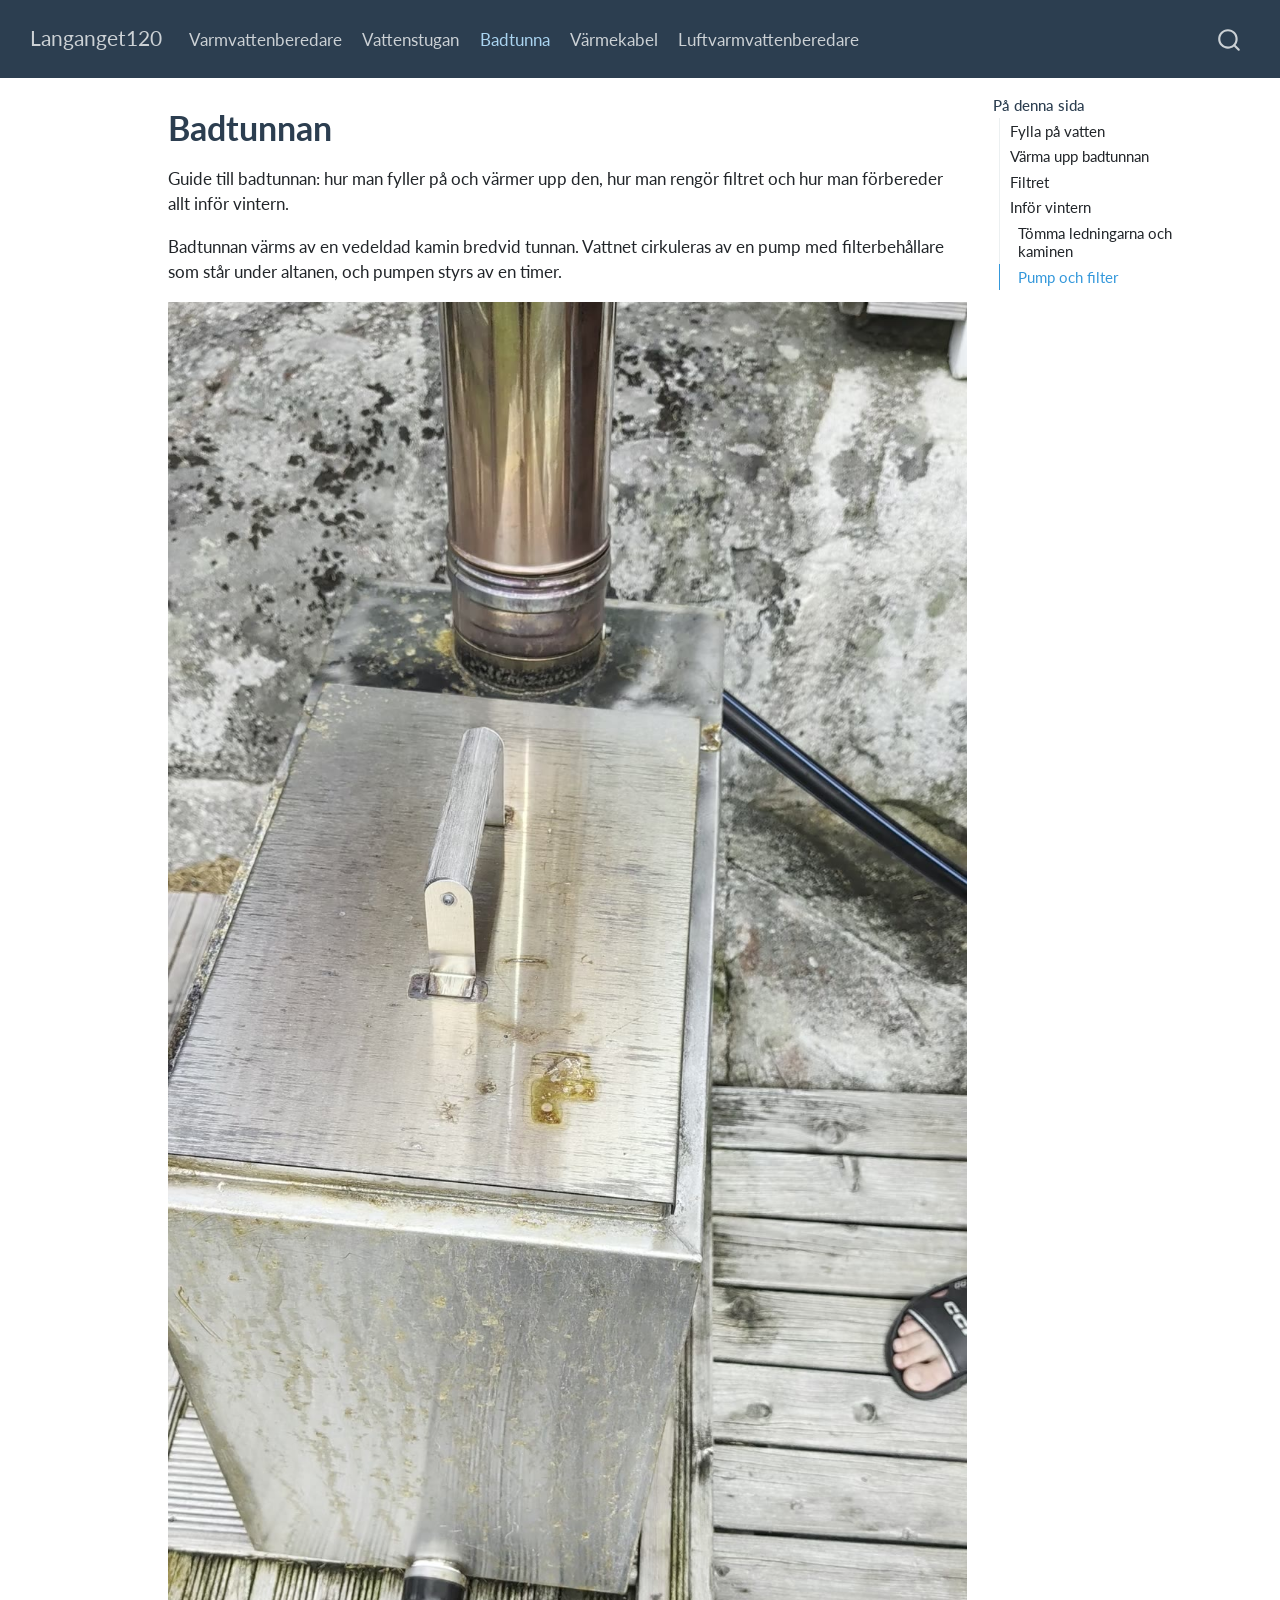
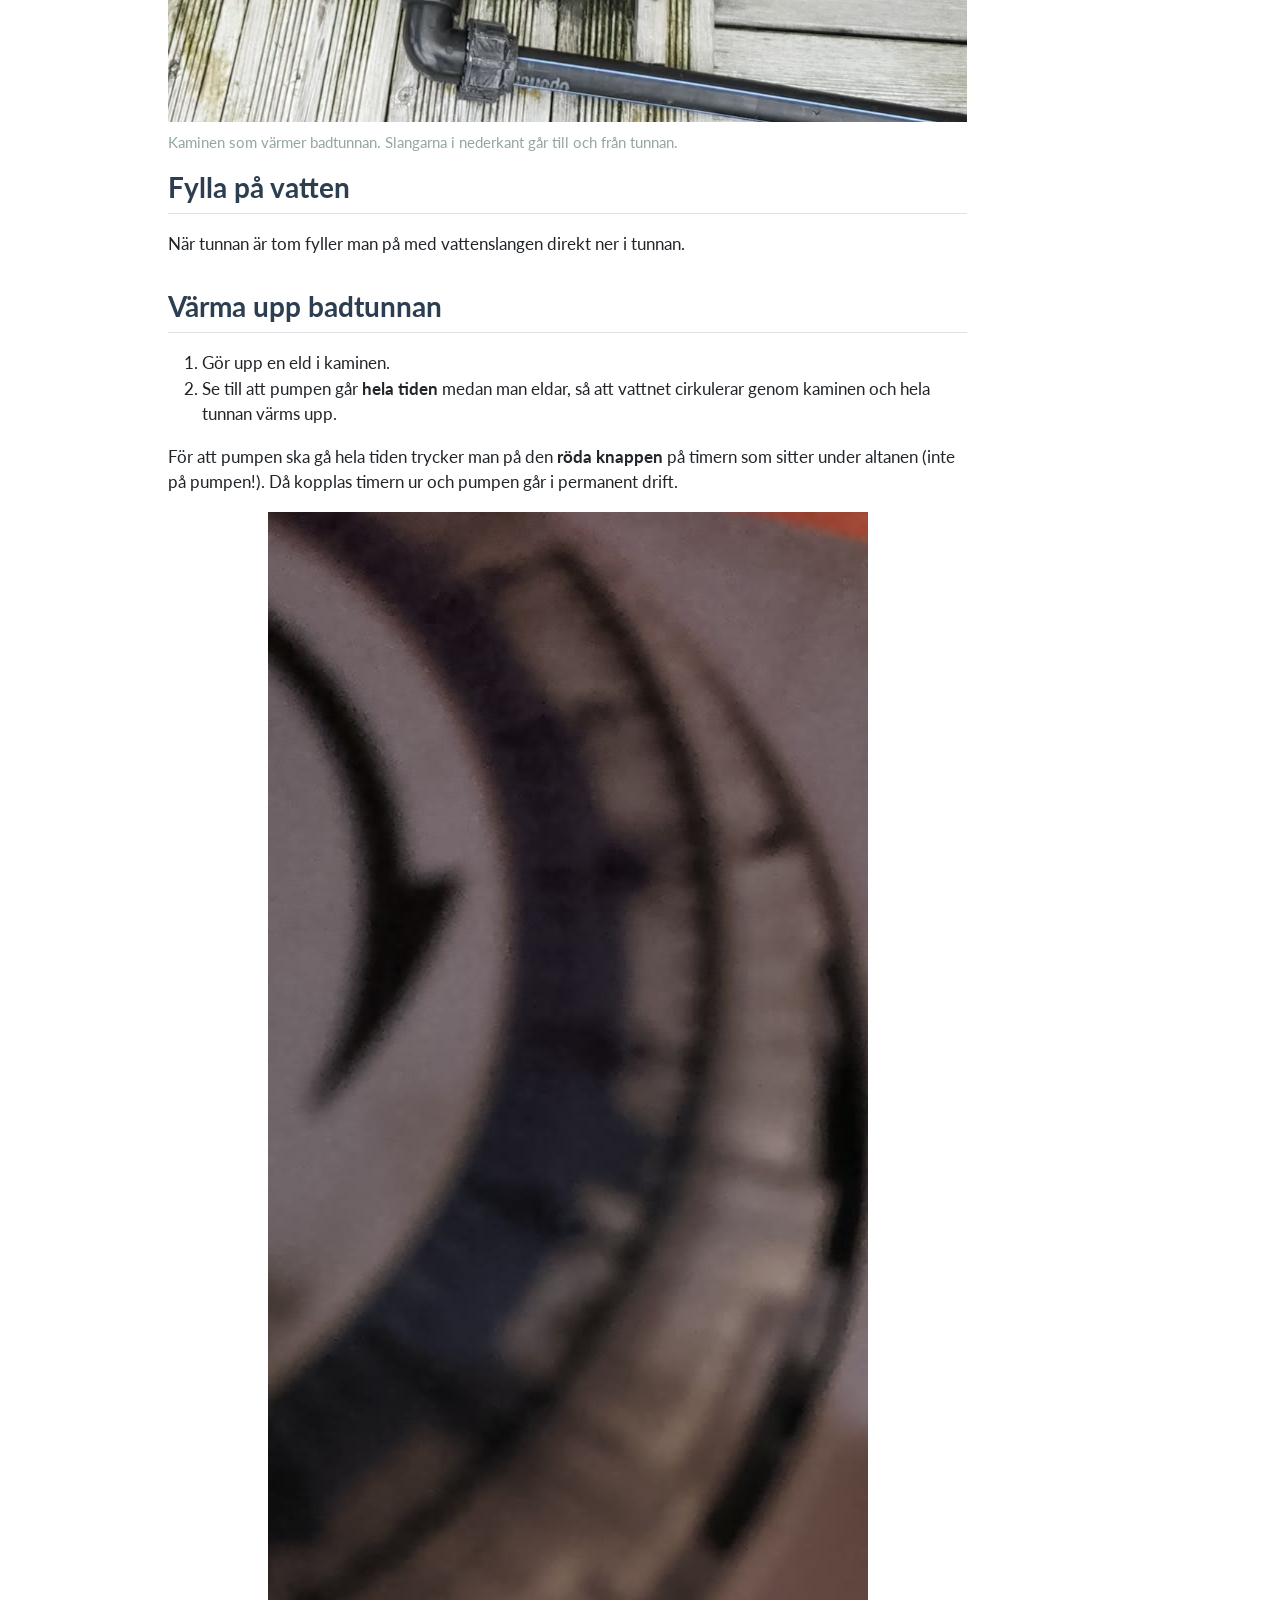
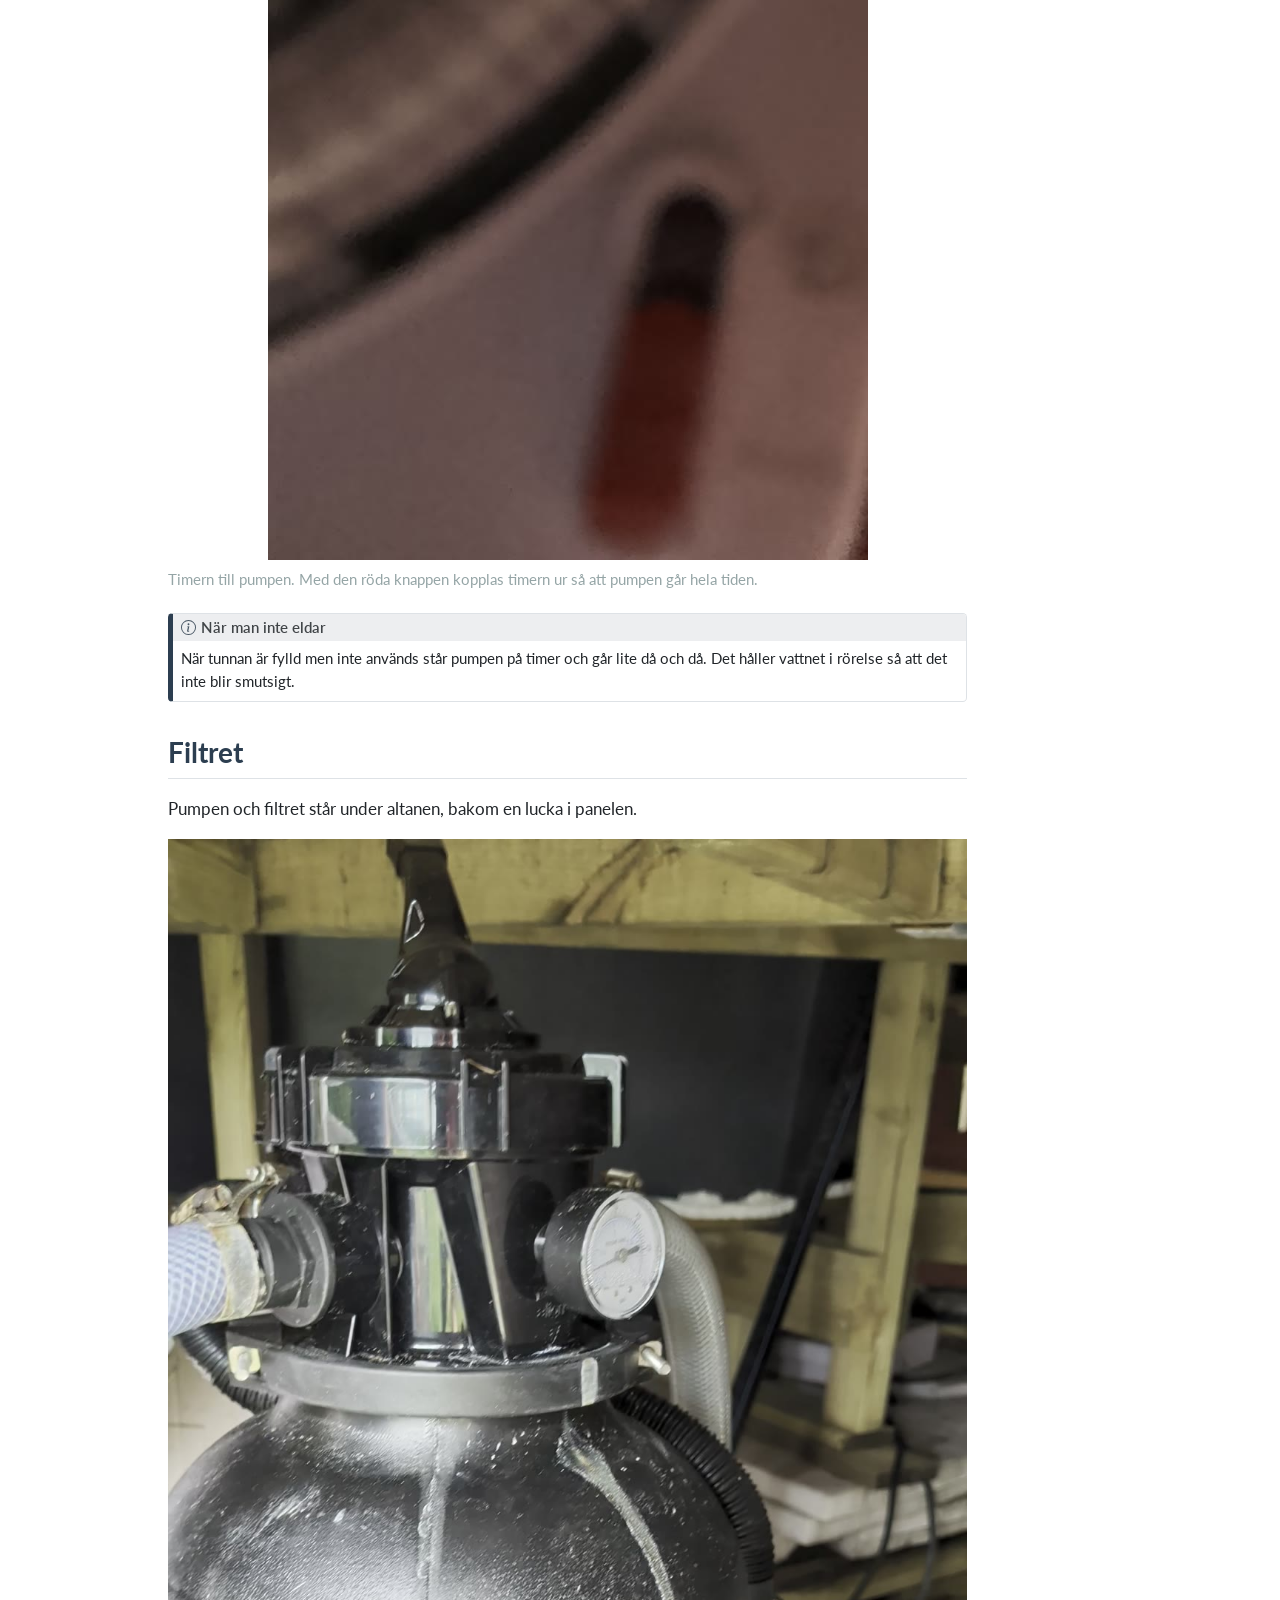
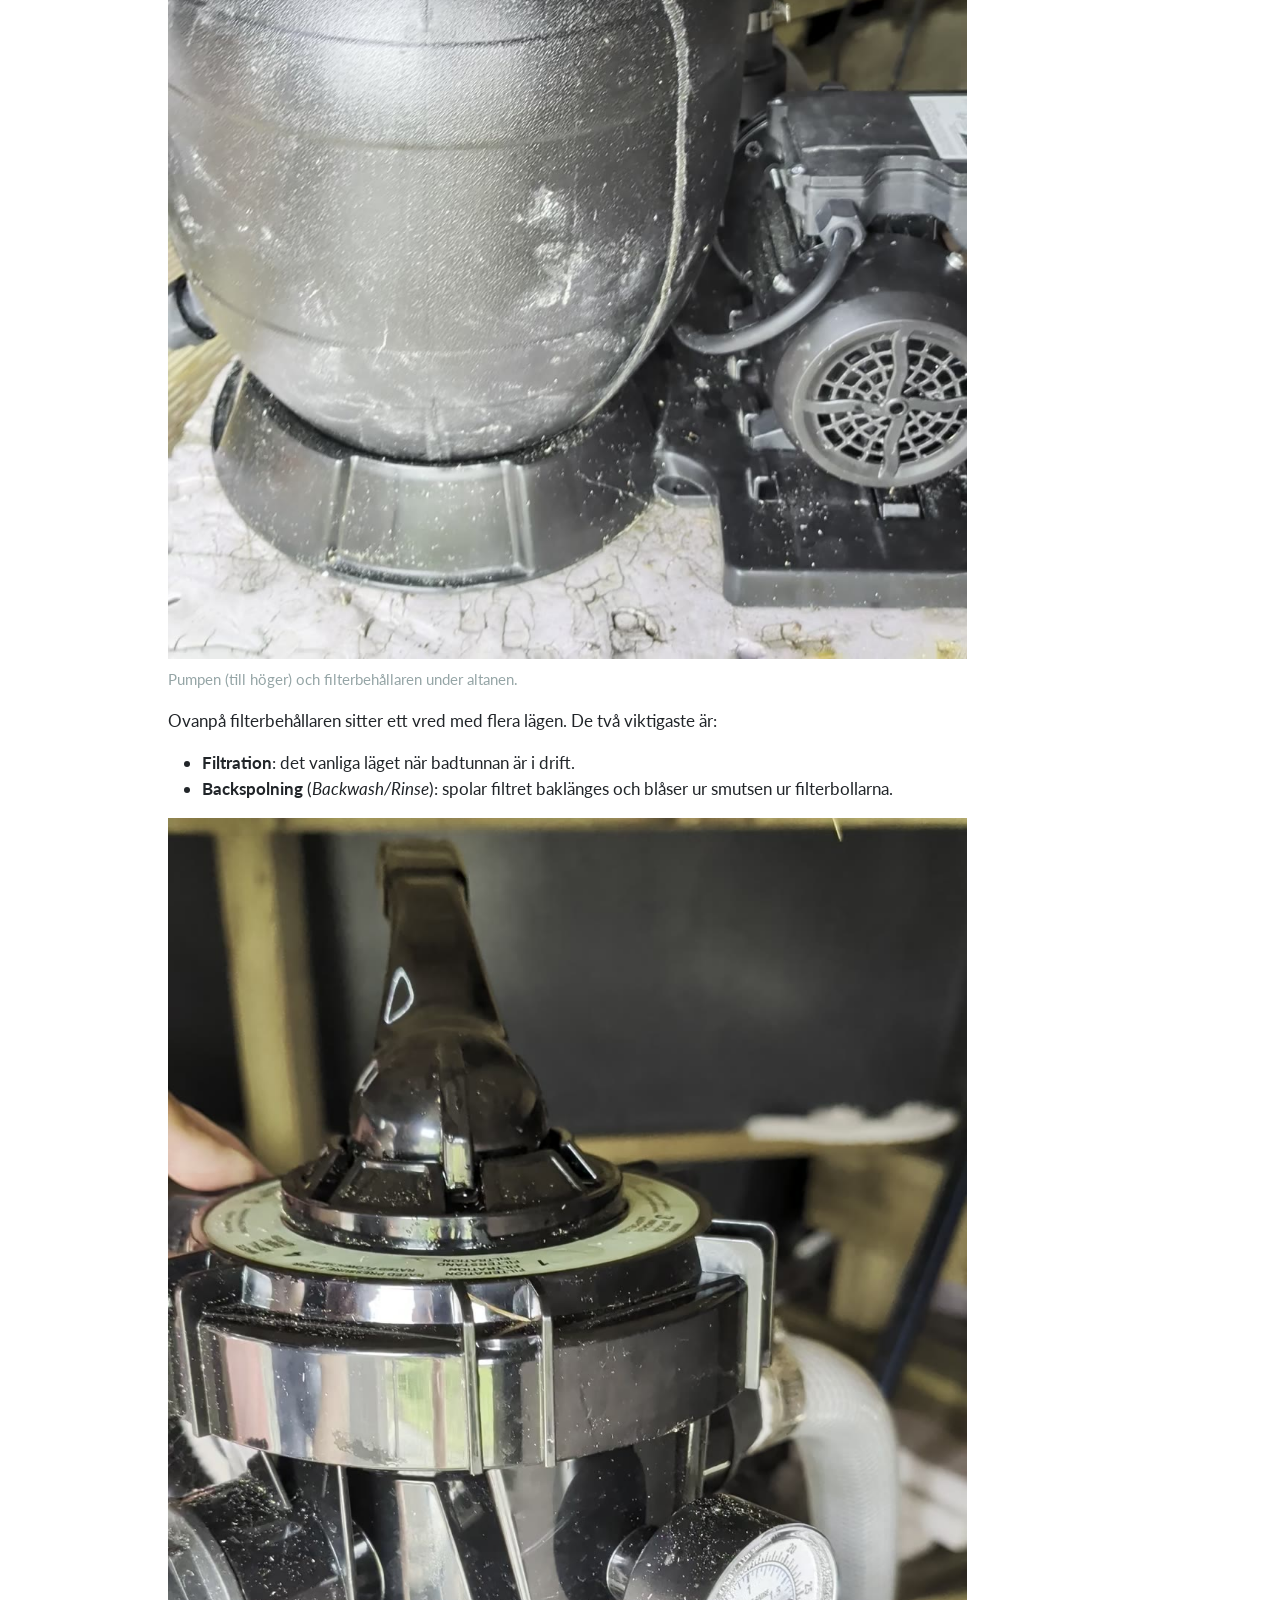
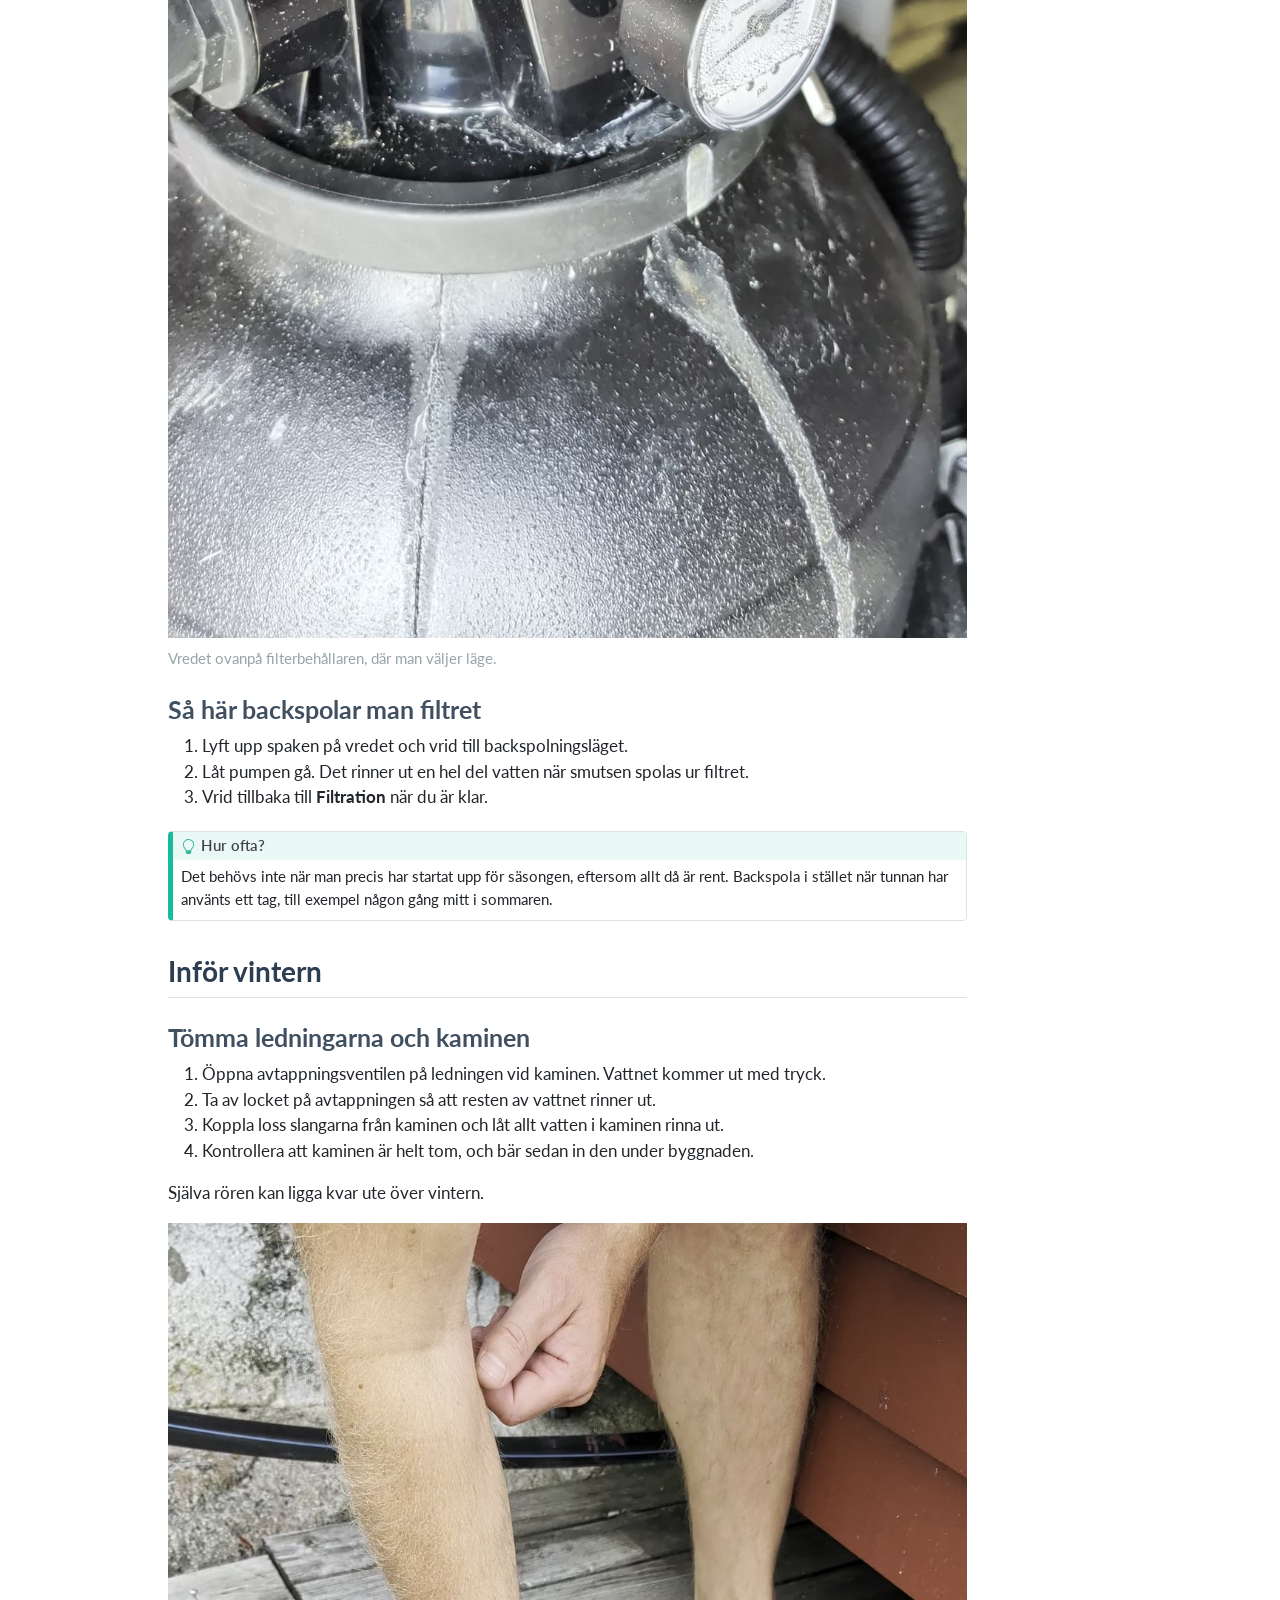
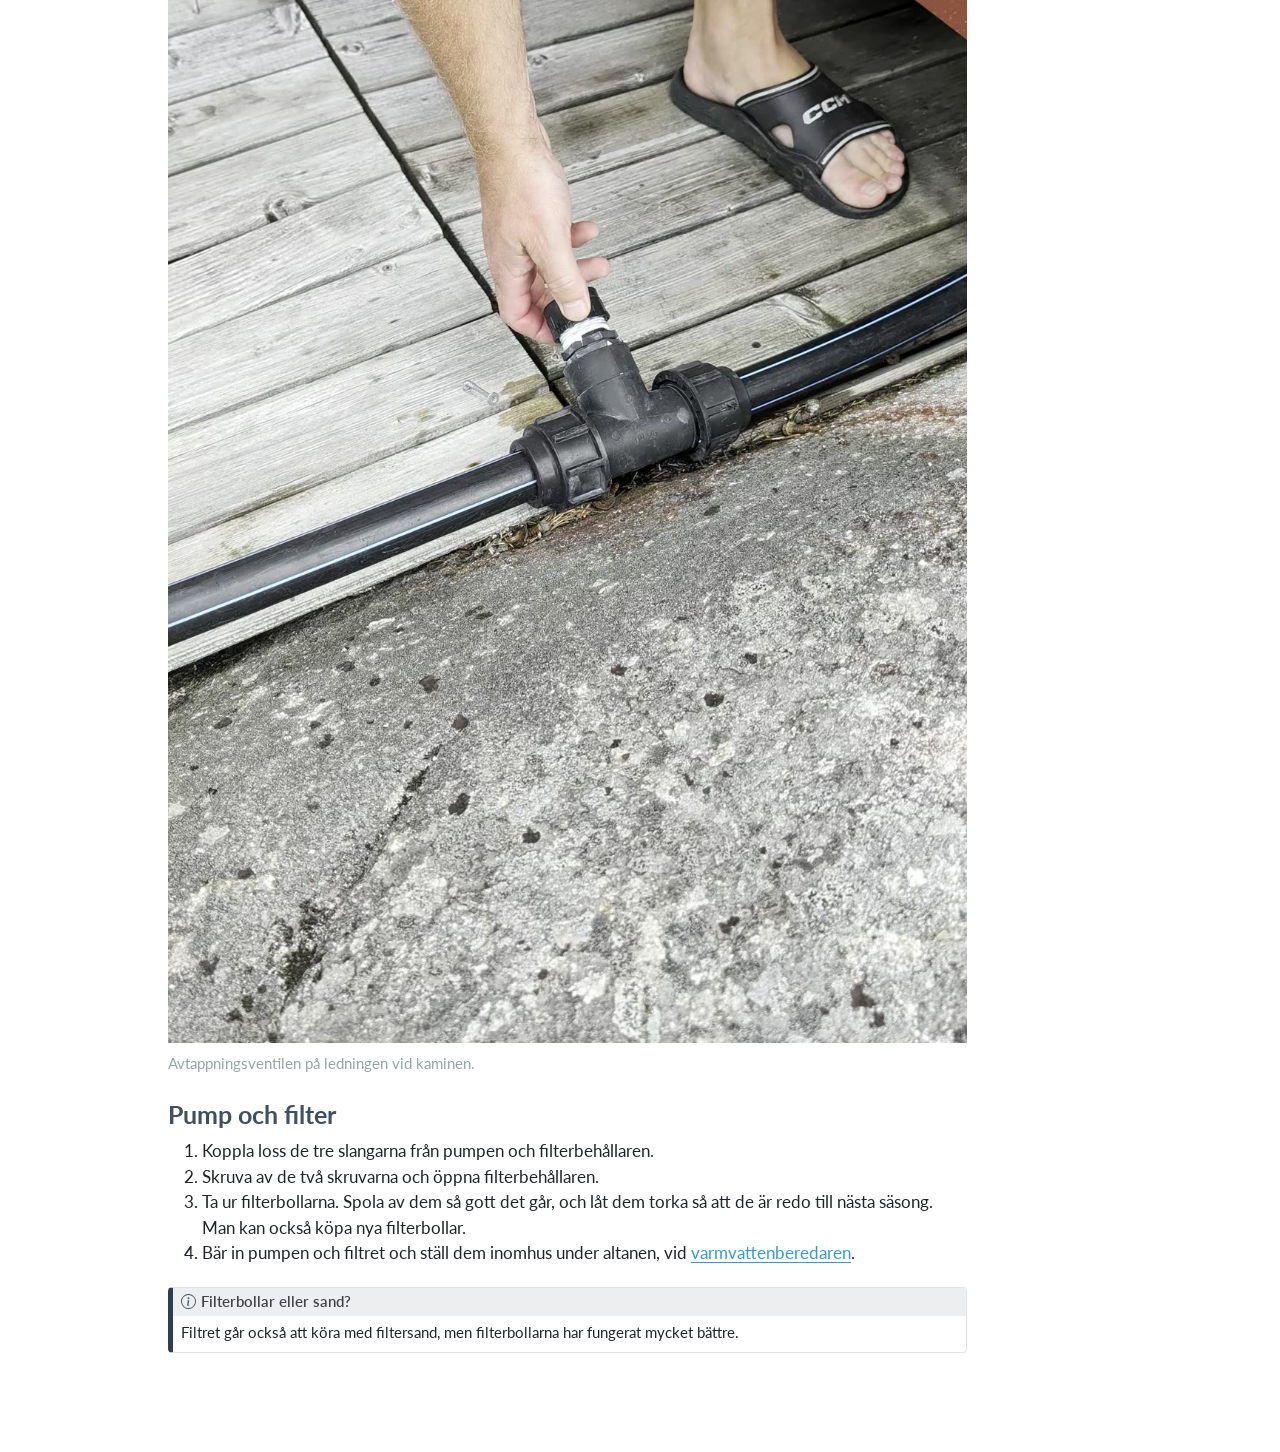
==== badtunna.html @ 1c61ec38 "Built site for gh-pages" ====
<!DOCTYPE html>
<html xmlns="http://www.w3.org/1999/xhtml" lang="sv" xml:lang="sv"><head>

<meta charset="utf-8">
<meta name="generator" content="quarto-1.9.38">

<meta name="viewport" content="width=device-width, initial-scale=1.0, user-scalable=yes">


<title>Badtunnan – Langanget120</title>
<style>
/* Default styles provided by pandoc.
** See https://pandoc.org/MANUAL.html#variables-for-html for config info.
*/
code{white-space: pre-wrap;}
span.smallcaps{font-variant: small-caps;}
div.columns{display: flex; gap: min(4vw, 1.5em);}
div.column{flex: auto; overflow-x: auto;}
div.hanging-indent{margin-left: 1.5em; text-indent: -1.5em;}
ul.task-list{list-style: none;}
ul.task-list li input[type="checkbox"] {
  width: 0.8em;
  margin: 0 0.8em 0.2em -1em; /* quarto-specific, see https://github.com/quarto-dev/quarto-cli/issues/4556 */ 
  vertical-align: middle;
}
</style>


<script src="site_libs/quarto-nav/quarto-nav.js"></script>
<script src="site_libs/quarto-nav/headroom.min.js"></script>
<script src="site_libs/clipboard/clipboard.min.js"></script>
<script src="site_libs/quarto-search/autocomplete.umd.js"></script>
<script src="site_libs/quarto-search/fuse.min.js"></script>
<script src="site_libs/quarto-search/quarto-search.js"></script>
<meta name="quarto:offset" content="./">
<script src="site_libs/quarto-html/quarto.js" type="module"></script>
<script src="site_libs/quarto-html/tabsets/tabsets.js" type="module"></script>
<script src="site_libs/quarto-html/popper.min.js"></script>
<script src="site_libs/quarto-html/tippy.umd.min.js"></script>
<script src="site_libs/quarto-html/anchor.min.js"></script>
<link href="site_libs/quarto-html/tippy.css" rel="stylesheet">
<link href="site_libs/quarto-html/quarto-syntax-highlighting-15634bcf2e68342d4ad2dfa704d543f6.css" rel="stylesheet" class="quarto-color-scheme" id="quarto-text-highlighting-styles">
<link href="site_libs/quarto-html/quarto-syntax-highlighting-dark-0a6b7249c26820e032cb0bd839ff02b1.css" rel="stylesheet" class="quarto-color-scheme quarto-color-alternate" id="quarto-text-highlighting-styles">
<link href="site_libs/quarto-html/quarto-syntax-highlighting-15634bcf2e68342d4ad2dfa704d543f6.css" rel="stylesheet" class="quarto-color-scheme-extra" id="quarto-text-highlighting-styles">
<script src="site_libs/bootstrap/bootstrap.min.js"></script>
<link href="site_libs/bootstrap/bootstrap-icons.css" rel="stylesheet">
<link href="site_libs/bootstrap/bootstrap-d584230e92ecc901ea8b048067ba2756.min.css" rel="stylesheet" append-hash="true" class="quarto-color-scheme" id="quarto-bootstrap" data-mode="light">
<link href="site_libs/bootstrap/bootstrap-dark-984178a222c619e44ca9eaa3759b5413.min.css" rel="stylesheet" append-hash="true" class="quarto-color-scheme quarto-color-alternate" id="quarto-bootstrap" data-mode="light">
<link href="site_libs/bootstrap/bootstrap-d584230e92ecc901ea8b048067ba2756.min.css" rel="stylesheet" append-hash="true" class="quarto-color-scheme-extra" id="quarto-bootstrap" data-mode="light">
<script id="quarto-search-options" type="application/json">{
  "location": "navbar",
  "copy-button": false,
  "collapse-after": 3,
  "panel-placement": "end",
  "type": "overlay",
  "limit": 50,
  "keyboard-shortcut": [
    "f",
    "/",
    "s"
  ],
  "show-item-context": false,
  "language": {
    "search-no-results-text": "Inget resultat",
    "search-matching-documents-text": "matchande dokument",
    "search-copy-link-title": "Kopiera länk för att söka",
    "search-hide-matches-text": "Göm ytterligare resultat",
    "search-more-match-text": "annat resultat i detta dokument",
    "search-more-matches-text": "fler resultat i detta dokument",
    "search-clear-button-title": "Rensa",
    "search-text-placeholder": "",
    "search-detached-cancel-button-title": "Avbryt",
    "search-submit-button-title": "Verkställ",
    "search-label": "Sök"
  }
}</script>


<link rel="stylesheet" href="styles.css">
</head>

<body class="nav-fixed quarto-light">

<div id="quarto-search-results"></div>
  <header id="quarto-header" class="headroom fixed-top">
    <nav class="navbar navbar-expand-lg " data-bs-theme="dark">
      <div class="navbar-container container-fluid">
      <div class="navbar-brand-container mx-auto">
    <a class="navbar-brand" href="./index.html">
    <span class="navbar-title">Langanget120</span>
    </a>
  </div>
            <div id="quarto-search" class="" title="Sök"></div>
          <button class="navbar-toggler" type="button" data-bs-toggle="collapse" data-bs-target="#navbarCollapse" aria-controls="navbarCollapse" role="menu" aria-expanded="false" aria-label="Skifta navigering" onclick="if (window.quartoToggleHeadroom) { window.quartoToggleHeadroom(); }">
  <span class="navbar-toggler-icon"></span>
</button>
          <div class="collapse navbar-collapse" id="navbarCollapse">
            <ul class="navbar-nav navbar-nav-scroll me-auto">
  <li class="nav-item">
    <a class="nav-link" href="./varmvattenberedare.html"> 
<span class="menu-text">Varmvattenberedare</span></a>
  </li>  
  <li class="nav-item">
    <a class="nav-link" href="./vattenstugan.html"> 
<span class="menu-text">Vattenstugan</span></a>
  </li>  
  <li class="nav-item">
    <a class="nav-link active" href="./badtunna.html" aria-current="page"> 
<span class="menu-text">Badtunna</span></a>
  </li>  
  <li class="nav-item">
    <a class="nav-link" href="./värmekabel.html"> 
<span class="menu-text">Värmekabel</span></a>
  </li>  
  <li class="nav-item">
    <a class="nav-link" href="./luftvarmvattenberedare.html"> 
<span class="menu-text">Luftvarmvattenberedare</span></a>
  </li>  
</ul>
          </div> <!-- /navcollapse -->
            <div class="quarto-navbar-tools">
</div>
      </div> <!-- /container-fluid -->
    </nav>
</header>
<!-- content -->
<div id="quarto-content" class="quarto-container page-columns page-rows-contents page-layout-article page-navbar">
<!-- sidebar -->
<!-- margin-sidebar -->
    <div id="quarto-margin-sidebar" class="sidebar margin-sidebar">
        <nav id="TOC" role="doc-toc" class="toc-active">
    <h2 id="toc-title">På denna sida</h2>
   
  <ul>
  <li><a href="#fylla-på-vatten" id="toc-fylla-på-vatten" class="nav-link active" data-scroll-target="#fylla-på-vatten">Fylla på vatten</a></li>
  <li><a href="#värma-upp-badtunnan" id="toc-värma-upp-badtunnan" class="nav-link" data-scroll-target="#värma-upp-badtunnan">Värma upp badtunnan</a></li>
  <li><a href="#filtret" id="toc-filtret" class="nav-link" data-scroll-target="#filtret">Filtret</a>
  <ul class="collapse">
  <li><a href="#så-här-backspolar-man-filtret" id="toc-så-här-backspolar-man-filtret" class="nav-link" data-scroll-target="#så-här-backspolar-man-filtret">Så här backspolar man filtret</a></li>
  </ul></li>
  <li><a href="#inför-vintern" id="toc-inför-vintern" class="nav-link" data-scroll-target="#inför-vintern">Inför vintern</a>
  <ul class="collapse">
  <li><a href="#tömma-ledningarna-och-kaminen" id="toc-tömma-ledningarna-och-kaminen" class="nav-link" data-scroll-target="#tömma-ledningarna-och-kaminen">Tömma ledningarna och kaminen</a></li>
  <li><a href="#pump-och-filter" id="toc-pump-och-filter" class="nav-link" data-scroll-target="#pump-och-filter">Pump och filter</a></li>
  </ul></li>
  </ul>
</nav>
    </div>
<!-- main -->
<main class="content" id="quarto-document-content">

<header id="title-block-header" class="quarto-title-block default">
<div class="quarto-title">
<h1 class="title">Badtunnan</h1>
</div>



<div class="quarto-title-meta">

    
  
    
  </div>
  


</header>


<p>Guide till badtunnan: hur man fyller på och värmer upp den, hur man rengör filtret och hur man förbereder allt inför vintern.</p>
<p>Badtunnan värms av en vedeldad kamin bredvid tunnan. Vattnet cirkuleras av en pump med filterbehållare som står under altanen, och pumpen styrs av en timer.</p>
<div class="quarto-figure quarto-figure-center">
<figure class="figure">
<p><img src="images/badtunna/kamin.jpg" class="img-fluid figure-img"></p>
<figcaption>Kaminen som värmer badtunnan. Slangarna i nederkant går till och från tunnan.</figcaption>
</figure>
</div>
<section id="fylla-på-vatten" class="level2">
<h2 class="anchored" data-anchor-id="fylla-på-vatten">Fylla på vatten</h2>
<p>När tunnan är tom fyller man på med vattenslangen direkt ner i tunnan.</p>
</section>
<section id="värma-upp-badtunnan" class="level2">
<h2 class="anchored" data-anchor-id="värma-upp-badtunnan">Värma upp badtunnan</h2>
<ol type="1">
<li>Gör upp en eld i kaminen.</li>
<li>Se till att pumpen går <strong>hela tiden</strong> medan man eldar, så att vattnet cirkulerar genom kaminen och hela tunnan värms upp.</li>
</ol>
<p>För att pumpen ska gå hela tiden trycker man på den <strong>röda knappen</strong> på timern som sitter under altanen (inte på pumpen!). Då kopplas timern ur och pumpen går i permanent drift.</p>
<div class="quarto-figure quarto-figure-center">
<figure class="figure">
<p><img src="images/badtunna/timer.jpg" class="img-fluid figure-img"></p>
<figcaption>Timern till pumpen. Med den röda knappen kopplas timern ur så att pumpen går hela tiden.</figcaption>
</figure>
</div>
<div class="callout callout-style-default callout-note callout-titled">
<div class="callout-header d-flex align-content-center">
<div class="callout-icon-container">
<i class="callout-icon"></i>
</div>
<div class="callout-title-container flex-fill">
<span class="screen-reader-only">Notera</span>När man inte eldar
</div>
</div>
<div class="callout-body-container callout-body">
<p>När tunnan är fylld men inte används står pumpen på timer och går lite då och då. Det håller vattnet i rörelse så att det inte blir smutsigt.</p>
</div>
</div>
</section>
<section id="filtret" class="level2">
<h2 class="anchored" data-anchor-id="filtret">Filtret</h2>
<p>Pumpen och filtret står under altanen, bakom en lucka i panelen.</p>
<div class="quarto-figure quarto-figure-center">
<figure class="figure">
<p><img src="images/badtunna/pump-och-filter.jpg" class="img-fluid figure-img"></p>
<figcaption>Pumpen (till höger) och filterbehållaren under altanen.</figcaption>
</figure>
</div>
<p>Ovanpå filterbehållaren sitter ett vred med flera lägen. De två viktigaste är:</p>
<ul>
<li><strong>Filtration</strong>: det vanliga läget när badtunnan är i drift.</li>
<li><strong>Backspolning</strong> (<em>Backwash/Rinse</em>): spolar filtret baklänges och blåser ur smutsen ur filterbollarna.</li>
</ul>
<div class="quarto-figure quarto-figure-center">
<figure class="figure">
<p><img src="images/badtunna/filterventil.jpg" class="img-fluid figure-img"></p>
<figcaption>Vredet ovanpå filterbehållaren, där man väljer läge.</figcaption>
</figure>
</div>
<section id="så-här-backspolar-man-filtret" class="level3">
<h3 class="anchored" data-anchor-id="så-här-backspolar-man-filtret">Så här backspolar man filtret</h3>
<ol type="1">
<li>Lyft upp spaken på vredet och vrid till backspolningsläget.</li>
<li>Låt pumpen gå. Det rinner ut en hel del vatten när smutsen spolas ur filtret.</li>
<li>Vrid tillbaka till <strong>Filtration</strong> när du är klar.</li>
</ol>
<div class="callout callout-style-default callout-tip callout-titled">
<div class="callout-header d-flex align-content-center">
<div class="callout-icon-container">
<i class="callout-icon"></i>
</div>
<div class="callout-title-container flex-fill">
<span class="screen-reader-only">Tips</span>Hur ofta?
</div>
</div>
<div class="callout-body-container callout-body">
<p>Det behövs inte när man precis har startat upp för säsongen, eftersom allt då är rent. Backspola i stället när tunnan har använts ett tag, till exempel någon gång mitt i sommaren.</p>
</div>
</div>
</section>
</section>
<section id="inför-vintern" class="level2">
<h2 class="anchored" data-anchor-id="inför-vintern">Inför vintern</h2>
<section id="tömma-ledningarna-och-kaminen" class="level3">
<h3 class="anchored" data-anchor-id="tömma-ledningarna-och-kaminen">Tömma ledningarna och kaminen</h3>
<ol type="1">
<li>Öppna avtappningsventilen på ledningen vid kaminen. Vattnet kommer ut med tryck.</li>
<li>Ta av locket på avtappningen så att resten av vattnet rinner ut.</li>
<li>Koppla loss slangarna från kaminen och låt allt vatten i kaminen rinna ut.</li>
<li>Kontrollera att kaminen är helt tom, och bär sedan in den under byggnaden.</li>
</ol>
<p>Själva rören kan ligga kvar ute över vintern.</p>
<div class="quarto-figure quarto-figure-center">
<figure class="figure">
<p><img src="images/badtunna/avtappning.jpg" class="img-fluid figure-img"></p>
<figcaption>Avtappningsventilen på ledningen vid kaminen.</figcaption>
</figure>
</div>
</section>
<section id="pump-och-filter" class="level3">
<h3 class="anchored" data-anchor-id="pump-och-filter">Pump och filter</h3>
<ol type="1">
<li>Koppla loss de tre slangarna från pumpen och filterbehållaren.</li>
<li>Skruva av de två skruvarna och öppna filterbehållaren.</li>
<li>Ta ur filterbollarna. Spola av dem så gott det går, och låt dem torka så att de är redo till nästa säsong. Man kan också köpa nya filterbollar.</li>
<li>Bär in pumpen och filtret och ställ dem inomhus under altanen, vid <a href="./varmvattenberedare.html">varmvattenberedaren</a>.</li>
</ol>
<div class="callout callout-style-default callout-note callout-titled">
<div class="callout-header d-flex align-content-center">
<div class="callout-icon-container">
<i class="callout-icon"></i>
</div>
<div class="callout-title-container flex-fill">
<span class="screen-reader-only">Notera</span>Filterbollar eller sand?
</div>
</div>
<div class="callout-body-container callout-body">
<p>Filtret går också att köra med filtersand, men filterbollarna har fungerat mycket bättre.</p>
</div>
</div>


</section>
</section>

</main> <!-- /main -->
<script id="quarto-html-after-body" type="application/javascript">
  window.document.addEventListener("DOMContentLoaded", function (event) {
    const icon = "";
    const anchorJS = new window.AnchorJS();
    anchorJS.options = {
      placement: 'right',
      icon: icon
    };
    anchorJS.add('.anchored');
    const isCodeAnnotation = (el) => {
      for (const clz of el.classList) {
        if (clz.startsWith('code-annotation-')) {                     
          return true;
        }
      }
      return false;
    }
    const onCopySuccess = function(e) {
      // button target
      const button = e.trigger;
      // don't keep focus
      button.blur();
      // flash "checked"
      button.classList.add('code-copy-button-checked');
      var currentTitle = button.getAttribute("title");
      button.setAttribute("title", "Kopierat!");
      let tooltip;
      if (window.bootstrap) {
        button.setAttribute("data-bs-toggle", "tooltip");
        button.setAttribute("data-bs-placement", "left");
        button.setAttribute("data-bs-title", "Kopierat!");
        tooltip = new bootstrap.Tooltip(button, 
          { trigger: "manual", 
            customClass: "code-copy-button-tooltip",
            offset: [0, -8]});
        tooltip.show();    
      }
      setTimeout(function() {
        if (tooltip) {
          tooltip.hide();
          button.removeAttribute("data-bs-title");
          button.removeAttribute("data-bs-toggle");
          button.removeAttribute("data-bs-placement");
        }
        button.setAttribute("title", currentTitle);
        button.classList.remove('code-copy-button-checked');
      }, 1000);
      // clear code selection
      e.clearSelection();
    }
    const getTextToCopy = function(trigger) {
      const outerScaffold = trigger.parentElement.cloneNode(true);
      const codeEl = outerScaffold.querySelector('code');
      for (const childEl of codeEl.children) {
        if (isCodeAnnotation(childEl)) {
          childEl.remove();
        }
      }
      return codeEl.innerText;
    }
    const clipboard = new window.ClipboardJS('.code-copy-button:not([data-in-quarto-modal])', {
      text: getTextToCopy
    });
    clipboard.on('success', onCopySuccess);
    if (window.document.getElementById('quarto-embedded-source-code-modal')) {
      const clipboardModal = new window.ClipboardJS('.code-copy-button[data-in-quarto-modal]', {
        text: getTextToCopy,
        container: window.document.getElementById('quarto-embedded-source-code-modal')
      });
      clipboardModal.on('success', onCopySuccess);
    }
      var localhostRegex = new RegExp(/^(?:http|https):\/\/localhost\:?[0-9]*\//);
      var mailtoRegex = new RegExp(/^mailto:/);
        var filterRegex = new RegExp('/' + window.location.host + '/');
      var isInternal = (href) => {
          return filterRegex.test(href) || localhostRegex.test(href) || mailtoRegex.test(href);
      }
      // Inspect non-navigation links and adorn them if external
     var links = window.document.querySelectorAll('a[href]:not(.nav-link):not(.navbar-brand):not(.toc-action):not(.sidebar-link):not(.sidebar-item-toggle):not(.pagination-link):not(.no-external):not([aria-hidden]):not(.dropdown-item):not(.quarto-navigation-tool):not(.about-link)');
      for (var i=0; i<links.length; i++) {
        const link = links[i];
        if (!isInternal(link.href)) {
          // undo the damage that might have been done by quarto-nav.js in the case of
          // links that we want to consider external
          if (link.dataset.originalHref !== undefined) {
            link.href = link.dataset.originalHref;
          }
        }
      }
    function tippyHover(el, contentFn, onTriggerFn, onUntriggerFn) {
      const config = {
        allowHTML: true,
        maxWidth: 500,
        delay: 100,
        arrow: false,
        appendTo: function(el) {
            return el.parentElement;
        },
        interactive: true,
        interactiveBorder: 10,
        theme: 'quarto',
        placement: 'bottom-start',
      };
      if (contentFn) {
        config.content = contentFn;
      }
      if (onTriggerFn) {
        config.onTrigger = onTriggerFn;
      }
      if (onUntriggerFn) {
        config.onUntrigger = onUntriggerFn;
      }
      window.tippy(el, config); 
    }
    const noterefs = window.document.querySelectorAll('a[role="doc-noteref"]');
    for (var i=0; i<noterefs.length; i++) {
      const ref = noterefs[i];
      tippyHover(ref, function() {
        // use id or data attribute instead here
        let href = ref.getAttribute('data-footnote-href') || ref.getAttribute('href');
        try { href = new URL(href).hash; } catch {}
        const id = href.replace(/^#\/?/, "");
        const note = window.document.getElementById(id);
        if (note) {
          return note.innerHTML;
        } else {
          return "";
        }
      });
    }
    const xrefs = window.document.querySelectorAll('a.quarto-xref');
    const processXRef = (id, note) => {
      // Strip column container classes
      const stripColumnClz = (el) => {
        el.classList.remove("page-full", "page-columns");
        if (el.children) {
          for (const child of el.children) {
            stripColumnClz(child);
          }
        }
      }
      stripColumnClz(note)
      if (id === null || id.startsWith('sec-')) {
        // Special case sections, only their first couple elements
        const container = document.createElement("div");
        if (note.children && note.children.length > 2) {
          container.appendChild(note.children[0].cloneNode(true));
          for (let i = 1; i < note.children.length; i++) {
            const child = note.children[i];
            if (child.tagName === "P" && child.innerText === "") {
              continue;
            } else {
              container.appendChild(child.cloneNode(true));
              break;
            }
          }
          if (window.Quarto?.typesetMath) {
            window.Quarto.typesetMath(container);
          }
          return container.innerHTML
        } else {
          if (window.Quarto?.typesetMath) {
            window.Quarto.typesetMath(note);
          }
          return note.innerHTML;
        }
      } else {
        // Remove any anchor links if they are present
        const anchorLink = note.querySelector('a.anchorjs-link');
        if (anchorLink) {
          anchorLink.remove();
        }
        if (window.Quarto?.typesetMath) {
          window.Quarto.typesetMath(note);
        }
        if (note.classList.contains("callout")) {
          return note.outerHTML;
        } else {
          return note.innerHTML;
        }
      }
    }
    for (var i=0; i<xrefs.length; i++) {
      const xref = xrefs[i];
      tippyHover(xref, undefined, function(instance) {
        instance.disable();
        let url = xref.getAttribute('href');
        let hash = undefined; 
        if (url.startsWith('#')) {
          hash = url;
        } else {
          try { hash = new URL(url).hash; } catch {}
        }
        if (hash) {
          const id = hash.replace(/^#\/?/, "");
          const note = window.document.getElementById(id);
          if (note !== null) {
            try {
              const html = processXRef(id, note.cloneNode(true));
              instance.setContent(html);
            } finally {
              instance.enable();
              instance.show();
            }
          } else {
            // See if we can fetch this
            fetch(url.split('#')[0])
            .then(res => res.text())
            .then(html => {
              const parser = new DOMParser();
              const htmlDoc = parser.parseFromString(html, "text/html");
              const note = htmlDoc.getElementById(id);
              if (note !== null) {
                const html = processXRef(id, note);
                instance.setContent(html);
              } 
            }).finally(() => {
              instance.enable();
              instance.show();
            });
          }
        } else {
          // See if we can fetch a full url (with no hash to target)
          // This is a special case and we should probably do some content thinning / targeting
          fetch(url)
          .then(res => res.text())
          .then(html => {
            const parser = new DOMParser();
            const htmlDoc = parser.parseFromString(html, "text/html");
            const note = htmlDoc.querySelector('main.content');
            if (note !== null) {
              // This should only happen for chapter cross references
              // (since there is no id in the URL)
              // remove the first header
              if (note.children.length > 0 && note.children[0].tagName === "HEADER") {
                note.children[0].remove();
              }
              const html = processXRef(null, note);
              instance.setContent(html);
            } 
          }).finally(() => {
            instance.enable();
            instance.show();
          });
        }
      }, function(instance) {
      });
    }
        let selectedAnnoteEl;
        const selectorForAnnotation = ( cell, annotation) => {
          let cellAttr = 'data-code-cell="' + cell + '"';
          let lineAttr = 'data-code-annotation="' +  annotation + '"';
          const selector = 'span[' + cellAttr + '][' + lineAttr + ']';
          return selector;
        }
        const selectCodeLines = (annoteEl) => {
          const doc = window.document;
          const targetCell = annoteEl.getAttribute("data-target-cell");
          const targetAnnotation = annoteEl.getAttribute("data-target-annotation");
          const annoteSpan = window.document.querySelector(selectorForAnnotation(targetCell, targetAnnotation));
          const lines = annoteSpan.getAttribute("data-code-lines").split(",");
          const lineIds = lines.map((line) => {
            return targetCell + "-" + line;
          })
          let top = null;
          let height = null;
          let parent = null;
          if (lineIds.length > 0) {
              //compute the position of the single el (top and bottom and make a div)
              const el = window.document.getElementById(lineIds[0]);
              top = el.offsetTop;
              height = el.offsetHeight;
              parent = el.parentElement.parentElement;
            if (lineIds.length > 1) {
              const lastEl = window.document.getElementById(lineIds[lineIds.length - 1]);
              const bottom = lastEl.offsetTop + lastEl.offsetHeight;
              height = bottom - top;
            }
            if (top !== null && height !== null && parent !== null) {
              // cook up a div (if necessary) and position it 
              let div = window.document.getElementById("code-annotation-line-highlight");
              if (div === null) {
                div = window.document.createElement("div");
                div.setAttribute("id", "code-annotation-line-highlight");
                div.style.position = 'absolute';
                parent.appendChild(div);
              }
              div.style.top = top - 2 + "px";
              div.style.height = height + 4 + "px";
              div.style.left = 0;
              let gutterDiv = window.document.getElementById("code-annotation-line-highlight-gutter");
              if (gutterDiv === null) {
                gutterDiv = window.document.createElement("div");
                gutterDiv.setAttribute("id", "code-annotation-line-highlight-gutter");
                gutterDiv.style.position = 'absolute';
                const codeCell = window.document.getElementById(targetCell);
                const gutter = codeCell.querySelector('.code-annotation-gutter');
                gutter.appendChild(gutterDiv);
              }
              gutterDiv.style.top = top - 2 + "px";
              gutterDiv.style.height = height + 4 + "px";
            }
            selectedAnnoteEl = annoteEl;
          }
        };
        const unselectCodeLines = () => {
          const elementsIds = ["code-annotation-line-highlight", "code-annotation-line-highlight-gutter"];
          elementsIds.forEach((elId) => {
            const div = window.document.getElementById(elId);
            if (div) {
              div.remove();
            }
          });
          selectedAnnoteEl = undefined;
        };
          // Handle positioning of the toggle
      window.addEventListener(
        "resize",
        throttle(() => {
          elRect = undefined;
          if (selectedAnnoteEl) {
            selectCodeLines(selectedAnnoteEl);
          }
        }, 10)
      );
      function throttle(fn, ms) {
      let throttle = false;
      let timer;
        return (...args) => {
          if(!throttle) { // first call gets through
              fn.apply(this, args);
              throttle = true;
          } else { // all the others get throttled
              if(timer) clearTimeout(timer); // cancel #2
              timer = setTimeout(() => {
                fn.apply(this, args);
                timer = throttle = false;
              }, ms);
          }
        };
      }
        // Attach click handler to the DT
        const annoteDls = window.document.querySelectorAll('dt[data-target-cell]');
        for (const annoteDlNode of annoteDls) {
          annoteDlNode.addEventListener('click', (event) => {
            const clickedEl = event.target;
            if (clickedEl !== selectedAnnoteEl) {
              unselectCodeLines();
              const activeEl = window.document.querySelector('dt[data-target-cell].code-annotation-active');
              if (activeEl) {
                activeEl.classList.remove('code-annotation-active');
              }
              selectCodeLines(clickedEl);
              clickedEl.classList.add('code-annotation-active');
            } else {
              // Unselect the line
              unselectCodeLines();
              clickedEl.classList.remove('code-annotation-active');
            }
          });
        }
    const findCites = (el) => {
      const parentEl = el.parentElement;
      if (parentEl) {
        const cites = parentEl.dataset.cites;
        if (cites) {
          return {
            el,
            cites: cites.split(' ')
          };
        } else {
          return findCites(el.parentElement)
        }
      } else {
        return undefined;
      }
    };
    var bibliorefs = window.document.querySelectorAll('a[role="doc-biblioref"]');
    for (var i=0; i<bibliorefs.length; i++) {
      const ref = bibliorefs[i];
      const citeInfo = findCites(ref);
      if (citeInfo) {
        tippyHover(citeInfo.el, function() {
          var popup = window.document.createElement('div');
          citeInfo.cites.forEach(function(cite) {
            var citeDiv = window.document.createElement('div');
            citeDiv.classList.add('hanging-indent');
            citeDiv.classList.add('csl-entry');
            var biblioDiv = window.document.getElementById('ref-' + cite);
            if (biblioDiv) {
              citeDiv.innerHTML = biblioDiv.innerHTML;
            }
            popup.appendChild(citeDiv);
          });
          return popup.innerHTML;
        });
      }
    }
  });
  </script>
</div> <!-- /content -->




</body></html>
---- site_libs/quarto-html/tippy.css ----
.tippy-box[data-animation=fade][data-state=hidden]{opacity:0}[data-tippy-root]{max-width:calc(100vw - 10px)}.tippy-box{position:relative;background-color:#333;color:#fff;border-radius:4px;font-size:14px;line-height:1.4;white-space:normal;outline:0;transition-property:transform,visibility,opacity}.tippy-box[data-placement^=top]>.tippy-arrow{bottom:0}.tippy-box[data-placement^=top]>.tippy-arrow:before{bottom:-7px;left:0;border-width:8px 8px 0;border-top-color:initial;transform-origin:center top}.tippy-box[data-placement^=bottom]>.tippy-arrow{top:0}.tippy-box[data-placement^=bottom]>.tippy-arrow:before{top:-7px;left:0;border-width:0 8px 8px;border-bottom-color:initial;transform-origin:center bottom}.tippy-box[data-placement^=left]>.tippy-arrow{right:0}.tippy-box[data-placement^=left]>.tippy-arrow:before{border-width:8px 0 8px 8px;border-left-color:initial;right:-7px;transform-origin:center left}.tippy-box[data-placement^=right]>.tippy-arrow{left:0}.tippy-box[data-placement^=right]>.tippy-arrow:before{left:-7px;border-width:8px 8px 8px 0;border-right-color:initial;transform-origin:center right}.tippy-box[data-inertia][data-state=visible]{transition-timing-function:cubic-bezier(.54,1.5,.38,1.11)}.tippy-arrow{width:16px;height:16px;color:#333}.tippy-arrow:before{content:"";position:absolute;border-color:transparent;border-style:solid}.tippy-content{position:relative;padding:5px 9px;z-index:1}
---- site_libs/quarto-html/quarto-syntax-highlighting-15634bcf2e68342d4ad2dfa704d543f6.css ----
/* quarto syntax highlight colors */
:root {
  --quarto-hl-ot-color: #003B4F;
  --quarto-hl-at-color: #657422;
  --quarto-hl-ss-color: #20794D;
  --quarto-hl-an-color: #5E5E5E;
  --quarto-hl-fu-color: #4758AB;
  --quarto-hl-st-color: #20794D;
  --quarto-hl-cf-color: #003B4F;
  --quarto-hl-op-color: #5E5E5E;
  --quarto-hl-er-color: #AD0000;
  --quarto-hl-bn-color: #AD0000;
  --quarto-hl-al-color: #AD0000;
  --quarto-hl-va-color: #111111;
  --quarto-hl-bu-color: inherit;
  --quarto-hl-ex-color: inherit;
  --quarto-hl-pp-color: #AD0000;
  --quarto-hl-in-color: #5E5E5E;
  --quarto-hl-vs-color: #20794D;
  --quarto-hl-wa-color: #5E5E5E;
  --quarto-hl-do-color: #5E5E5E;
  --quarto-hl-im-color: #00769E;
  --quarto-hl-ch-color: #20794D;
  --quarto-hl-dt-color: #AD0000;
  --quarto-hl-fl-color: #AD0000;
  --quarto-hl-co-color: #5E5E5E;
  --quarto-hl-cv-color: #5E5E5E;
  --quarto-hl-cn-color: #8f5902;
  --quarto-hl-sc-color: #5E5E5E;
  --quarto-hl-dv-color: #AD0000;
  --quarto-hl-kw-color: #003B4F;
}

/* other quarto variables */
:root {
  --quarto-font-monospace: SFMono-Regular, Menlo, Monaco, Consolas, "Liberation Mono", "Courier New", monospace;
}

/* syntax highlight based on Pandoc's rules */
pre > code.sourceCode > span {
  color: #003B4F;
}

code.sourceCode > span {
  color: #003B4F;
}

div.sourceCode,
div.sourceCode pre.sourceCode {
  color: #003B4F;
}

/* Normal */
code span {
  color: #003B4F;
}

/* Alert */
code span.al {
  color: #AD0000;
  font-style: inherit;
}

/* Annotation */
code span.an {
  color: #5E5E5E;
  font-style: inherit;
}

/* Attribute */
code span.at {
  color: #657422;
  font-style: inherit;
}

/* BaseN */
code span.bn {
  color: #AD0000;
  font-style: inherit;
}

/* BuiltIn */
code span.bu {
  font-style: inherit;
}

/* ControlFlow */
code span.cf {
  color: #003B4F;
  font-weight: bold;
  font-style: inherit;
}

/* Char */
code span.ch {
  color: #20794D;
  font-style: inherit;
}

/* Constant */
code span.cn {
  color: #8f5902;
  font-style: inherit;
}

/* Comment */
code span.co {
  color: #5E5E5E;
  font-style: inherit;
}

/* CommentVar */
code span.cv {
  color: #5E5E5E;
  font-style: italic;
}

/* Documentation */
code span.do {
  color: #5E5E5E;
  font-style: italic;
}

/* DataType */
code span.dt {
  color: #AD0000;
  font-style: inherit;
}

/* DecVal */
code span.dv {
  color: #AD0000;
  font-style: inherit;
}

/* Error */
code span.er {
  color: #AD0000;
  font-style: inherit;
}

/* Extension */
code span.ex {
  font-style: inherit;
}

/* Float */
code span.fl {
  color: #AD0000;
  font-style: inherit;
}

/* Function */
code span.fu {
  color: #4758AB;
  font-style: inherit;
}

/* Import */
code span.im {
  color: #00769E;
  font-style: inherit;
}

/* Information */
code span.in {
  color: #5E5E5E;
  font-style: inherit;
}

/* Keyword */
code span.kw {
  color: #003B4F;
  font-weight: bold;
  font-style: inherit;
}

/* Operator */
code span.op {
  color: #5E5E5E;
  font-style: inherit;
}

/* Other */
code span.ot {
  color: #003B4F;
  font-style: inherit;
}

/* Preprocessor */
code span.pp {
  color: #AD0000;
  font-style: inherit;
}

/* SpecialChar */
code span.sc {
  color: #5E5E5E;
  font-style: inherit;
}

/* SpecialString */
code span.ss {
  color: #20794D;
  font-style: inherit;
}

/* String */
code span.st {
  color: #20794D;
  font-style: inherit;
}

/* Variable */
code span.va {
  color: #111111;
  font-style: inherit;
}

/* VerbatimString */
code span.vs {
  color: #20794D;
  font-style: inherit;
}

/* Warning */
code span.wa {
  color: #5E5E5E;
  font-style: italic;
}

.prevent-inlining {
  content: "</";
}

/*# sourceMappingURL=f23921c56f73e400b49028c9186a1aa0.css.map */
---- site_libs/quarto-html/quarto-syntax-highlighting-dark-0a6b7249c26820e032cb0bd839ff02b1.css ----
/* quarto syntax highlight colors */
:root {
  --quarto-hl-al-color: #f07178;
  --quarto-hl-an-color: #d4d0ab;
  --quarto-hl-at-color: #00e0e0;
  --quarto-hl-bn-color: #d4d0ab;
  --quarto-hl-bu-color: #abe338;
  --quarto-hl-ch-color: #abe338;
  --quarto-hl-co-color: #f8f8f2;
  --quarto-hl-cv-color: #ffd700;
  --quarto-hl-cn-color: #ffd700;
  --quarto-hl-cf-color: #ffa07a;
  --quarto-hl-dt-color: #ffa07a;
  --quarto-hl-dv-color: #d4d0ab;
  --quarto-hl-do-color: #f8f8f2;
  --quarto-hl-er-color: #f07178;
  --quarto-hl-ex-color: #00e0e0;
  --quarto-hl-fl-color: #d4d0ab;
  --quarto-hl-fu-color: #ffa07a;
  --quarto-hl-im-color: #abe338;
  --quarto-hl-in-color: #d4d0ab;
  --quarto-hl-kw-color: #ffa07a;
  --quarto-hl-op-color: #ffa07a;
  --quarto-hl-ot-color: #00e0e0;
  --quarto-hl-pp-color: #dcc6e0;
  --quarto-hl-re-color: #00e0e0;
  --quarto-hl-sc-color: #abe338;
  --quarto-hl-ss-color: #abe338;
  --quarto-hl-st-color: #abe338;
  --quarto-hl-va-color: #00e0e0;
  --quarto-hl-vs-color: #abe338;
  --quarto-hl-wa-color: #dcc6e0;
}

/* other quarto variables */
:root {
  --quarto-font-monospace: SFMono-Regular, Menlo, Monaco, Consolas, "Liberation Mono", "Courier New", monospace;
}

/* syntax highlight based on Pandoc's rules */
pre > code.sourceCode > span {
  color: #f8f8f2;
}

code.sourceCode > span {
  color: #f8f8f2;
}

div.sourceCode,
div.sourceCode pre.sourceCode {
  color: #f8f8f2;
}

/* Normal */
code span {
  color: #f8f8f2;
}

/* Alert */
code span.al {
  color: #f07178;
}

/* Annotation */
code span.an {
  color: #d4d0ab;
}

/* Attribute */
code span.at {
  color: #00e0e0;
}

/* BaseN */
code span.bn {
  color: #d4d0ab;
}

/* BuiltIn */
code span.bu {
  color: #abe338;
}

/* ControlFlow */
code span.cf {
  font-weight: bold;
  color: #ffa07a;
}

/* Char */
code span.ch {
  color: #abe338;
}

/* Constant */
code span.cn {
  color: #ffd700;
}

/* Comment */
code span.co {
  font-style: italic;
  color: #f8f8f2;
}

/* CommentVar */
code span.cv {
  color: #ffd700;
}

/* Documentation */
code span.do {
  color: #f8f8f2;
}

/* DataType */
code span.dt {
  color: #ffa07a;
}

/* DecVal */
code span.dv {
  color: #d4d0ab;
}

/* Error */
code span.er {
  color: #f07178;
  text-decoration: underline;
}

/* Extension */
code span.ex {
  font-weight: bold;
  color: #00e0e0;
}

/* Float */
code span.fl {
  color: #d4d0ab;
}

/* Function */
code span.fu {
  color: #ffa07a;
}

/* Import */
code span.im {
  color: #abe338;
}

/* Information */
code span.in {
  color: #d4d0ab;
}

/* Keyword */
code span.kw {
  font-weight: bold;
  color: #ffa07a;
}

/* Operator */
code span.op {
  color: #ffa07a;
}

/* Other */
code span.ot {
  color: #00e0e0;
}

/* Preprocessor */
code span.pp {
  color: #dcc6e0;
}

/* RegionMarker */
code span.re {
  background-color: #f8f8f2;
  color: #00e0e0;
}

/* SpecialChar */
code span.sc {
  color: #abe338;
}

/* SpecialString */
code span.ss {
  color: #abe338;
}

/* String */
code span.st {
  color: #abe338;
}

/* Variable */
code span.va {
  color: #00e0e0;
}

/* VerbatimString */
code span.vs {
  color: #abe338;
}

/* Warning */
code span.wa {
  color: #dcc6e0;
}

.prevent-inlining {
  content: "</";
}

/*# sourceMappingURL=175367c052bafc98bd680af3479823f0.css.map */
---- site_libs/quarto-html/quarto-syntax-highlighting-15634bcf2e68342d4ad2dfa704d543f6.css ----
/* quarto syntax highlight colors */
:root {
  --quarto-hl-ot-color: #003B4F;
  --quarto-hl-at-color: #657422;
  --quarto-hl-ss-color: #20794D;
  --quarto-hl-an-color: #5E5E5E;
  --quarto-hl-fu-color: #4758AB;
  --quarto-hl-st-color: #20794D;
  --quarto-hl-cf-color: #003B4F;
  --quarto-hl-op-color: #5E5E5E;
  --quarto-hl-er-color: #AD0000;
  --quarto-hl-bn-color: #AD0000;
  --quarto-hl-al-color: #AD0000;
  --quarto-hl-va-color: #111111;
  --quarto-hl-bu-color: inherit;
  --quarto-hl-ex-color: inherit;
  --quarto-hl-pp-color: #AD0000;
  --quarto-hl-in-color: #5E5E5E;
  --quarto-hl-vs-color: #20794D;
  --quarto-hl-wa-color: #5E5E5E;
  --quarto-hl-do-color: #5E5E5E;
  --quarto-hl-im-color: #00769E;
  --quarto-hl-ch-color: #20794D;
  --quarto-hl-dt-color: #AD0000;
  --quarto-hl-fl-color: #AD0000;
  --quarto-hl-co-color: #5E5E5E;
  --quarto-hl-cv-color: #5E5E5E;
  --quarto-hl-cn-color: #8f5902;
  --quarto-hl-sc-color: #5E5E5E;
  --quarto-hl-dv-color: #AD0000;
  --quarto-hl-kw-color: #003B4F;
}

/* other quarto variables */
:root {
  --quarto-font-monospace: SFMono-Regular, Menlo, Monaco, Consolas, "Liberation Mono", "Courier New", monospace;
}

/* syntax highlight based on Pandoc's rules */
pre > code.sourceCode > span {
  color: #003B4F;
}

code.sourceCode > span {
  color: #003B4F;
}

div.sourceCode,
div.sourceCode pre.sourceCode {
  color: #003B4F;
}

/* Normal */
code span {
  color: #003B4F;
}

/* Alert */
code span.al {
  color: #AD0000;
  font-style: inherit;
}

/* Annotation */
code span.an {
  color: #5E5E5E;
  font-style: inherit;
}

/* Attribute */
code span.at {
  color: #657422;
  font-style: inherit;
}

/* BaseN */
code span.bn {
  color: #AD0000;
  font-style: inherit;
}

/* BuiltIn */
code span.bu {
  font-style: inherit;
}

/* ControlFlow */
code span.cf {
  color: #003B4F;
  font-weight: bold;
  font-style: inherit;
}

/* Char */
code span.ch {
  color: #20794D;
  font-style: inherit;
}

/* Constant */
code span.cn {
  color: #8f5902;
  font-style: inherit;
}

/* Comment */
code span.co {
  color: #5E5E5E;
  font-style: inherit;
}

/* CommentVar */
code span.cv {
  color: #5E5E5E;
  font-style: italic;
}

/* Documentation */
code span.do {
  color: #5E5E5E;
  font-style: italic;
}

/* DataType */
code span.dt {
  color: #AD0000;
  font-style: inherit;
}

/* DecVal */
code span.dv {
  color: #AD0000;
  font-style: inherit;
}

/* Error */
code span.er {
  color: #AD0000;
  font-style: inherit;
}

/* Extension */
code span.ex {
  font-style: inherit;
}

/* Float */
code span.fl {
  color: #AD0000;
  font-style: inherit;
}

/* Function */
code span.fu {
  color: #4758AB;
  font-style: inherit;
}

/* Import */
code span.im {
  color: #00769E;
  font-style: inherit;
}

/* Information */
code span.in {
  color: #5E5E5E;
  font-style: inherit;
}

/* Keyword */
code span.kw {
  color: #003B4F;
  font-weight: bold;
  font-style: inherit;
}

/* Operator */
code span.op {
  color: #5E5E5E;
  font-style: inherit;
}

/* Other */
code span.ot {
  color: #003B4F;
  font-style: inherit;
}

/* Preprocessor */
code span.pp {
  color: #AD0000;
  font-style: inherit;
}

/* SpecialChar */
code span.sc {
  color: #5E5E5E;
  font-style: inherit;
}

/* SpecialString */
code span.ss {
  color: #20794D;
  font-style: inherit;
}

/* String */
code span.st {
  color: #20794D;
  font-style: inherit;
}

/* Variable */
code span.va {
  color: #111111;
  font-style: inherit;
}

/* VerbatimString */
code span.vs {
  color: #20794D;
  font-style: inherit;
}

/* Warning */
code span.wa {
  color: #5E5E5E;
  font-style: italic;
}

.prevent-inlining {
  content: "</";
}

/*# sourceMappingURL=f23921c56f73e400b49028c9186a1aa0.css.map */
---- styles.css ----
/* css styles */
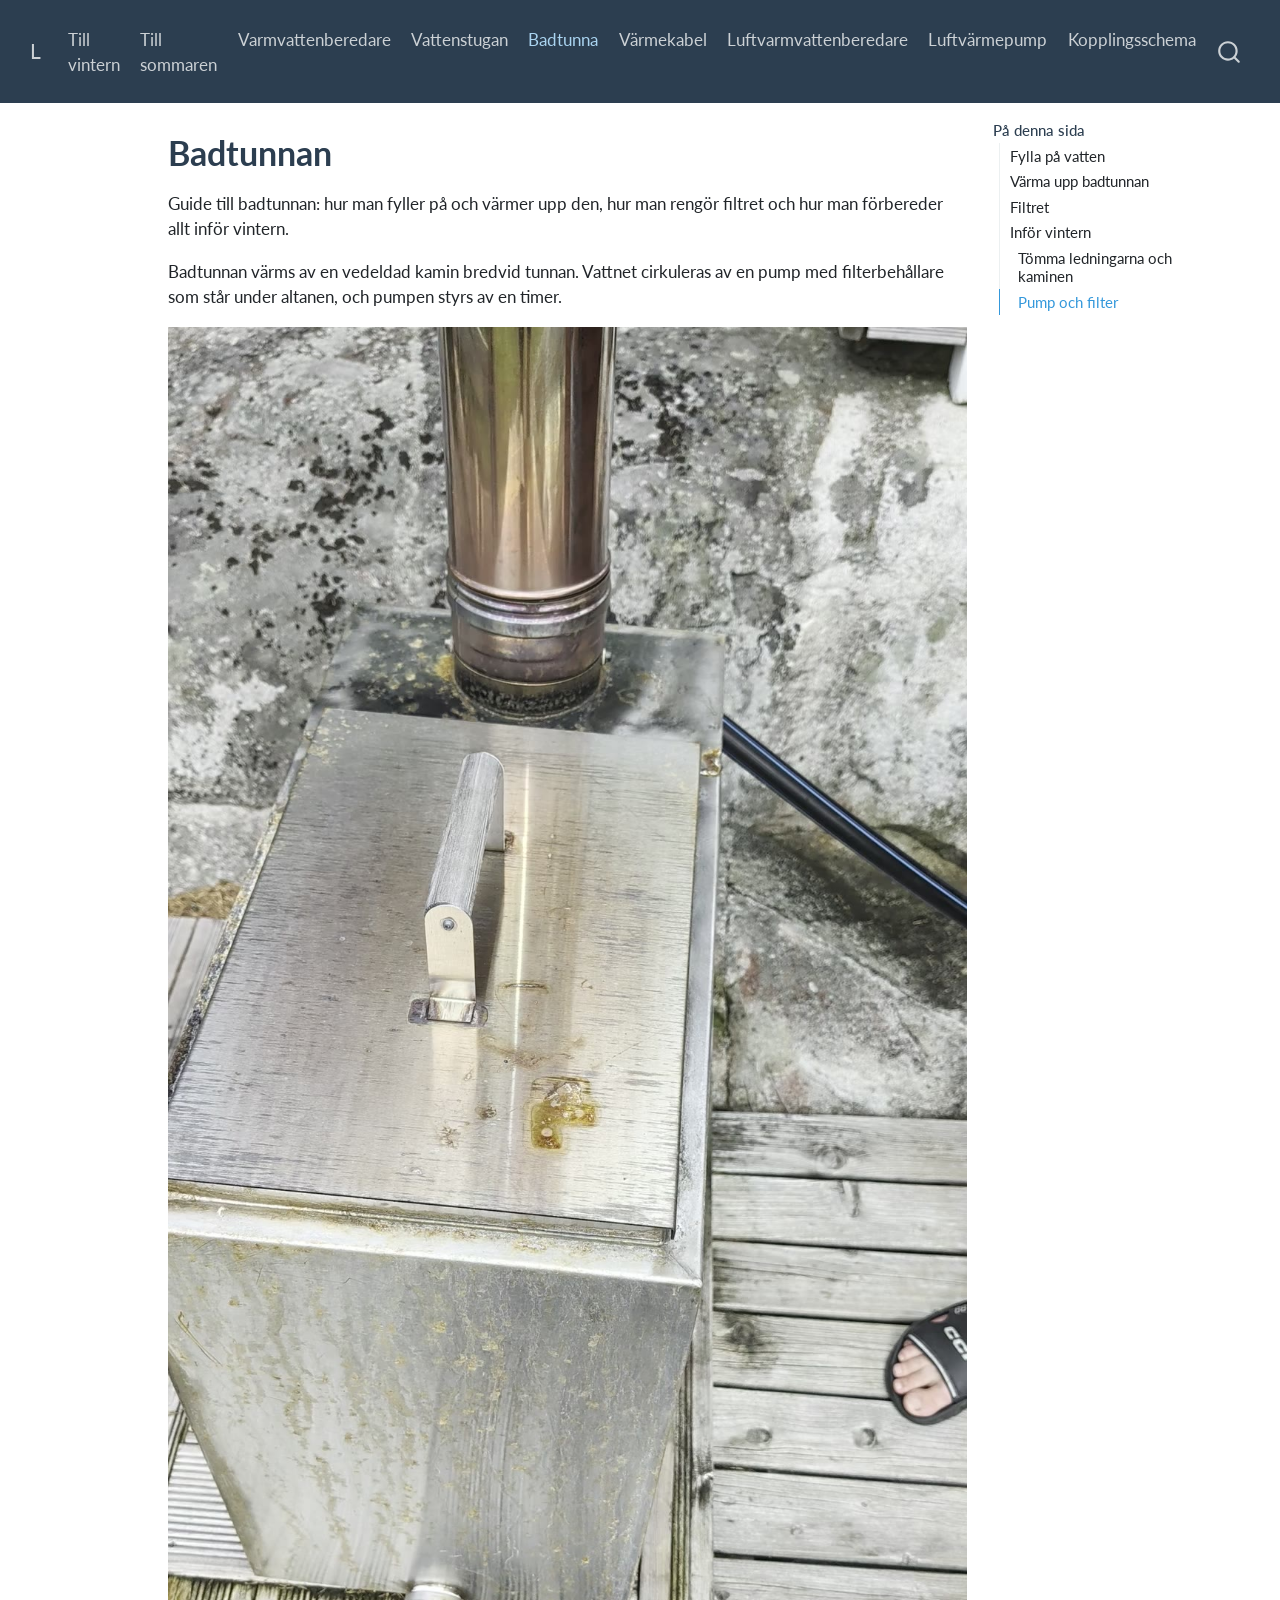
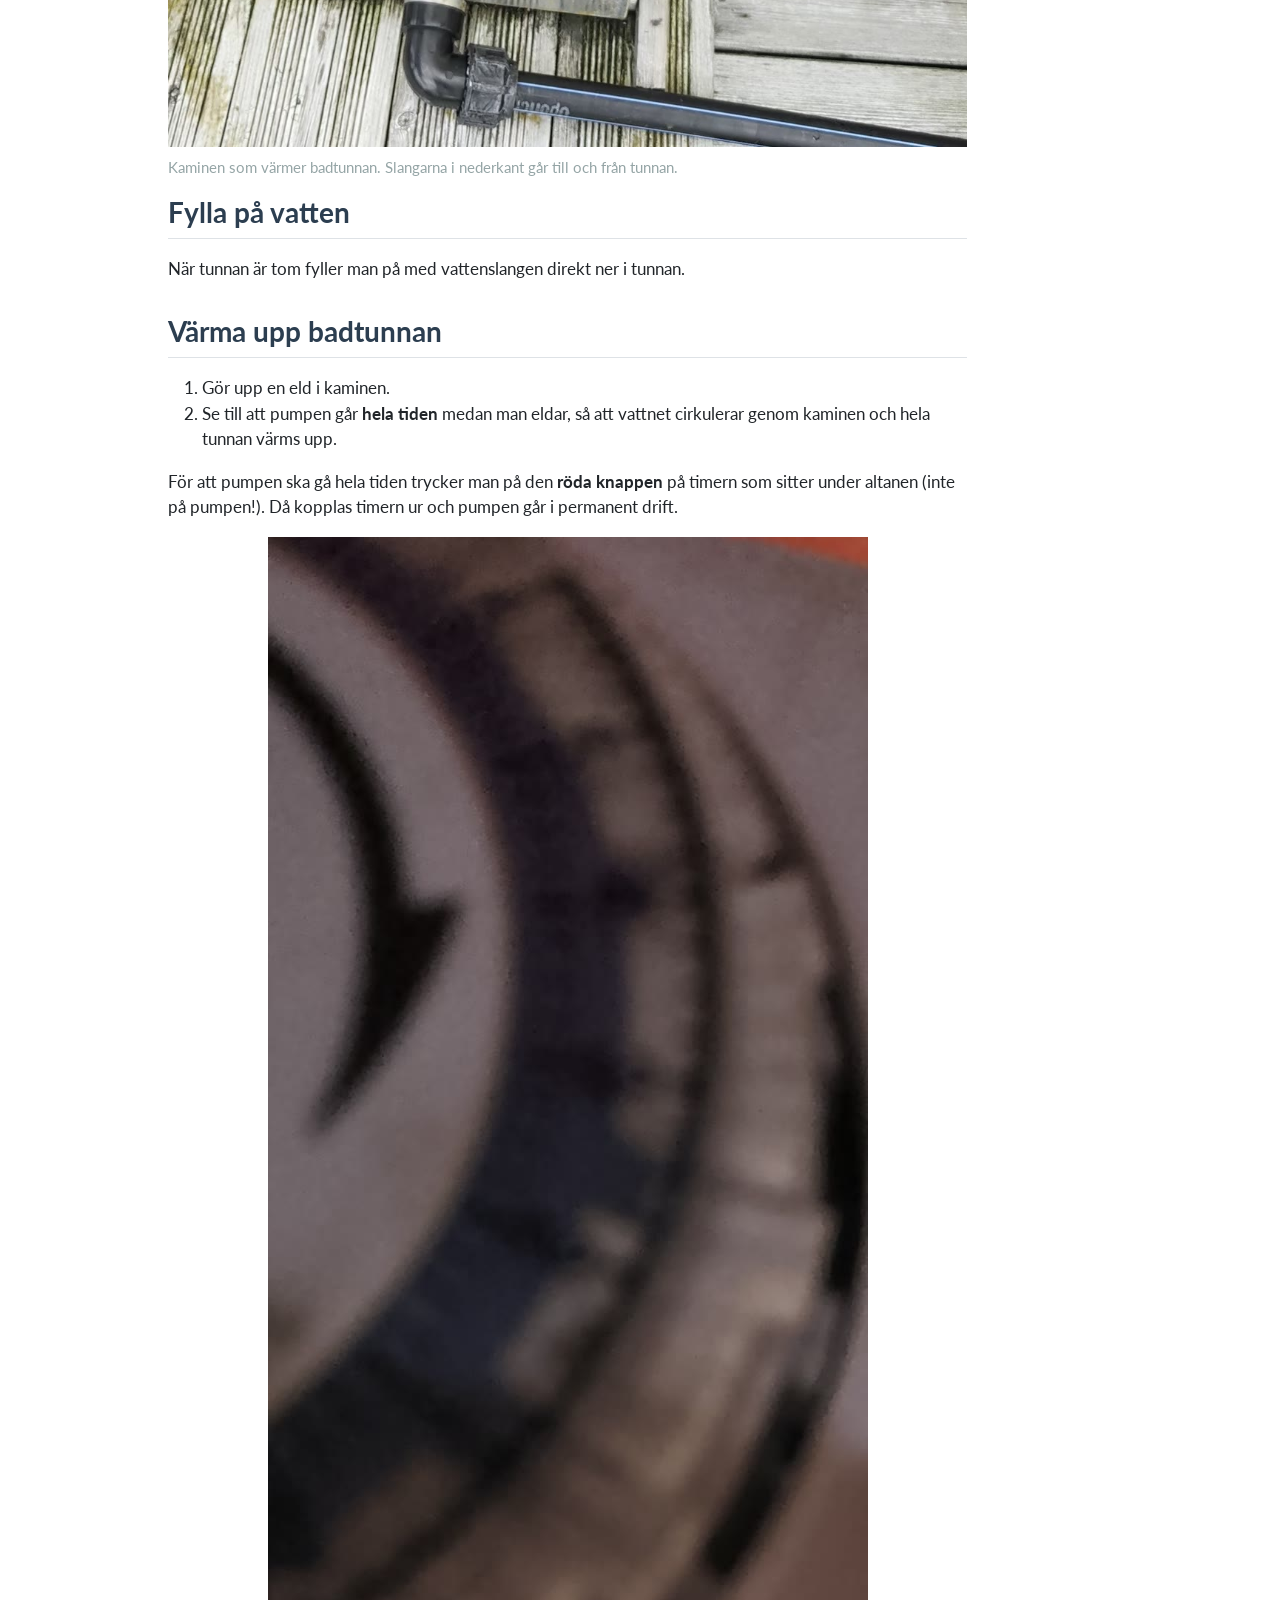
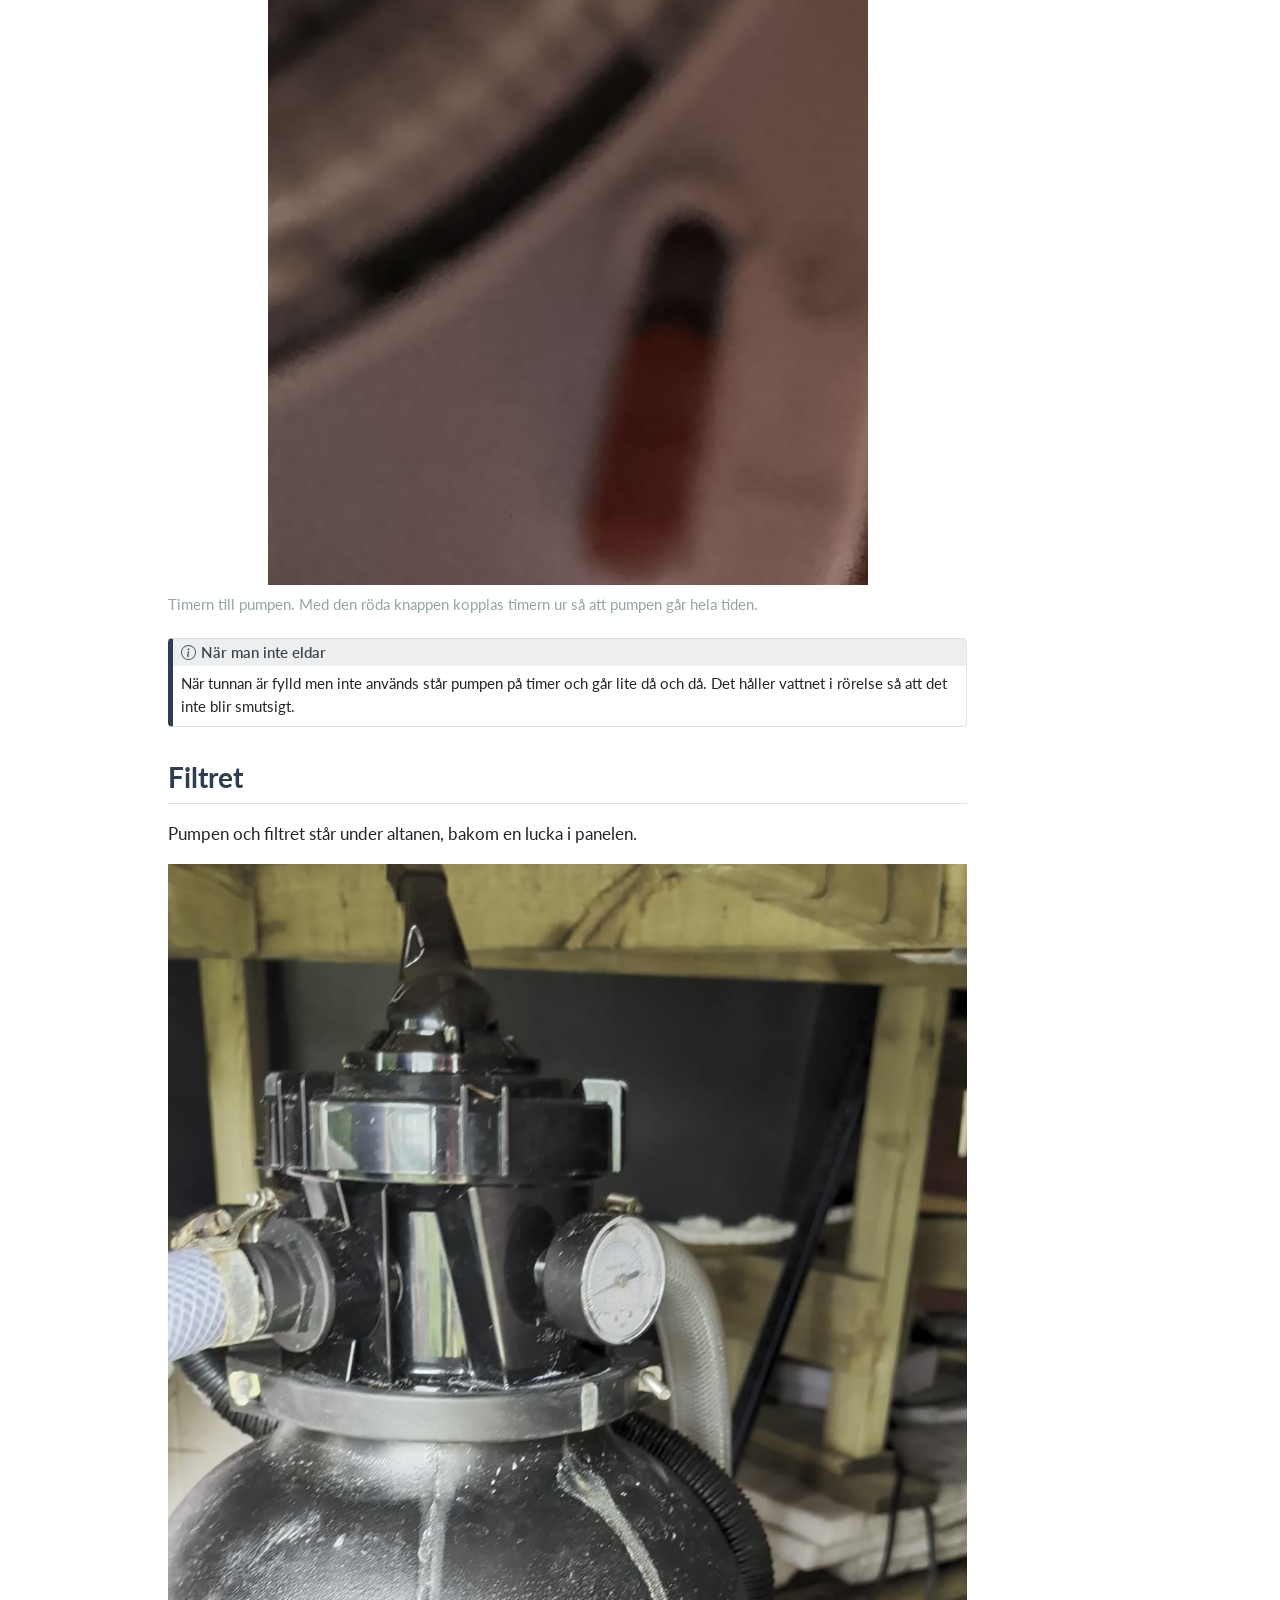
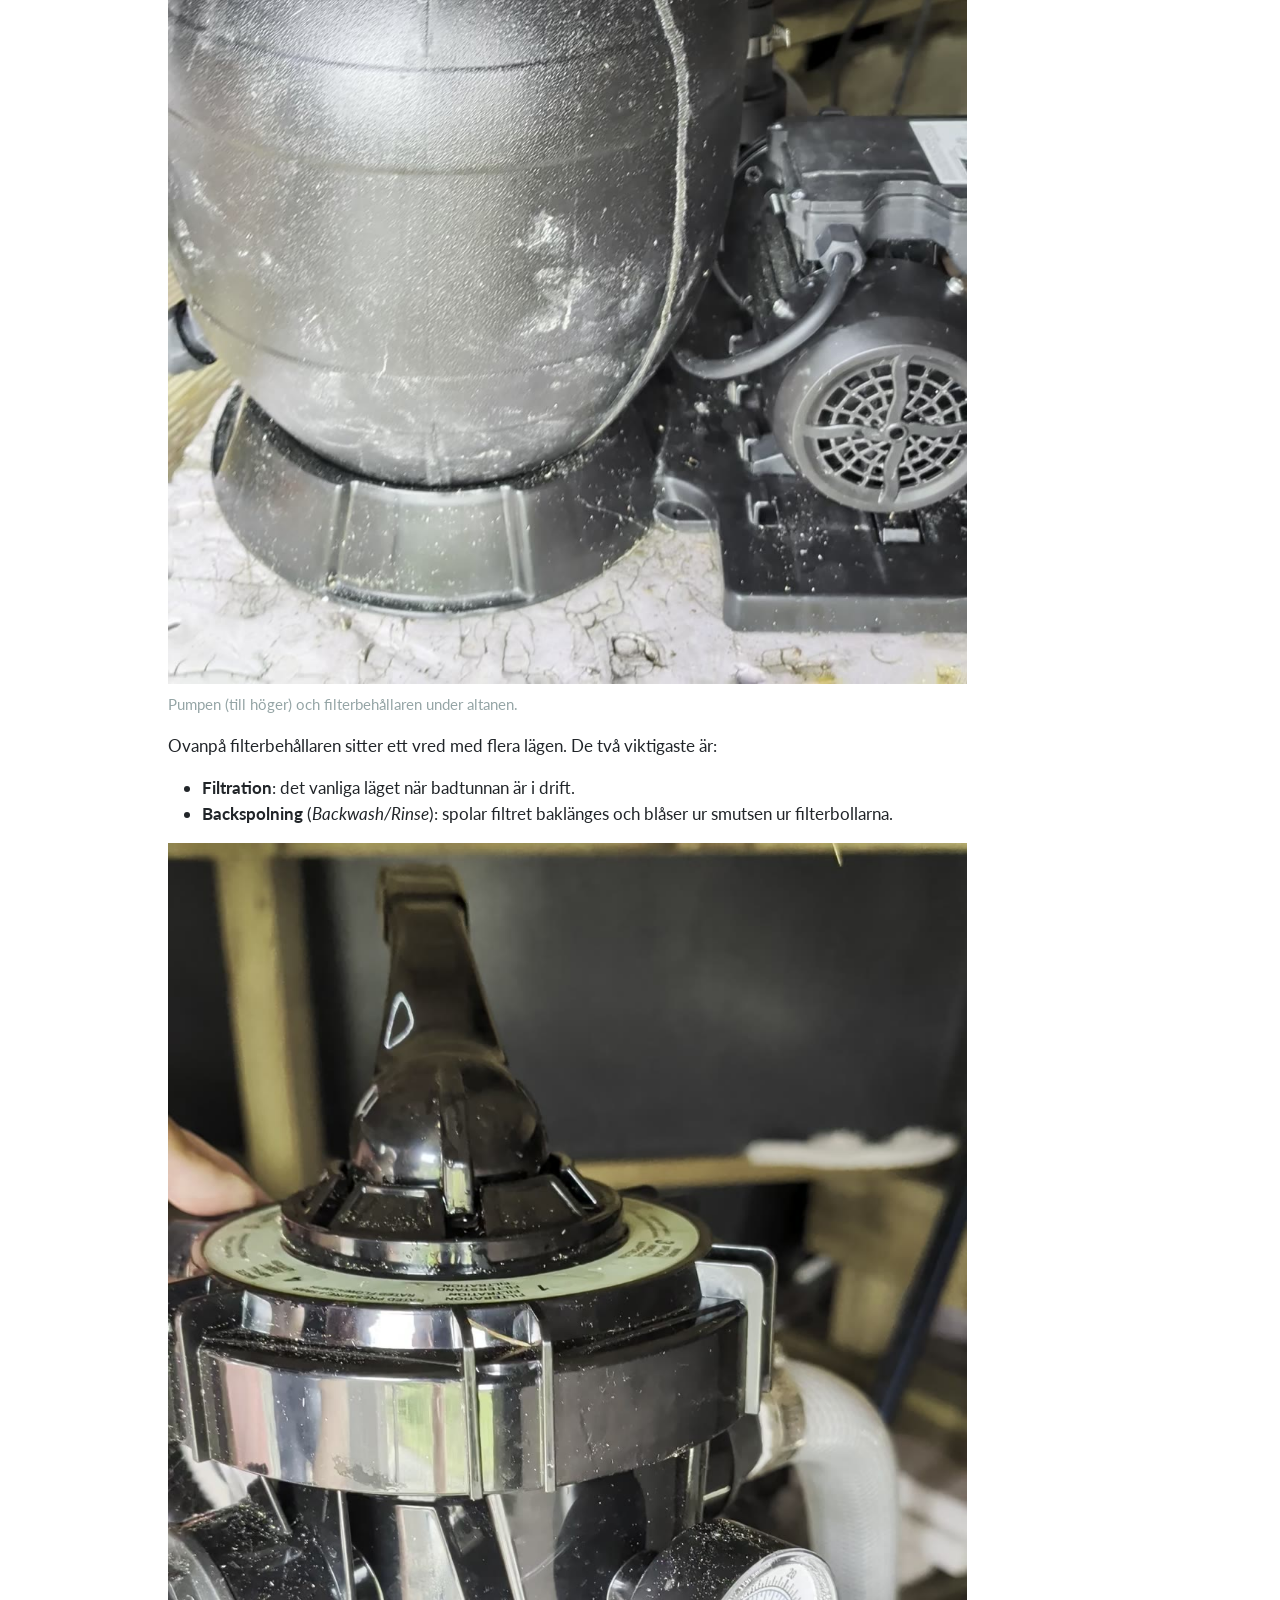
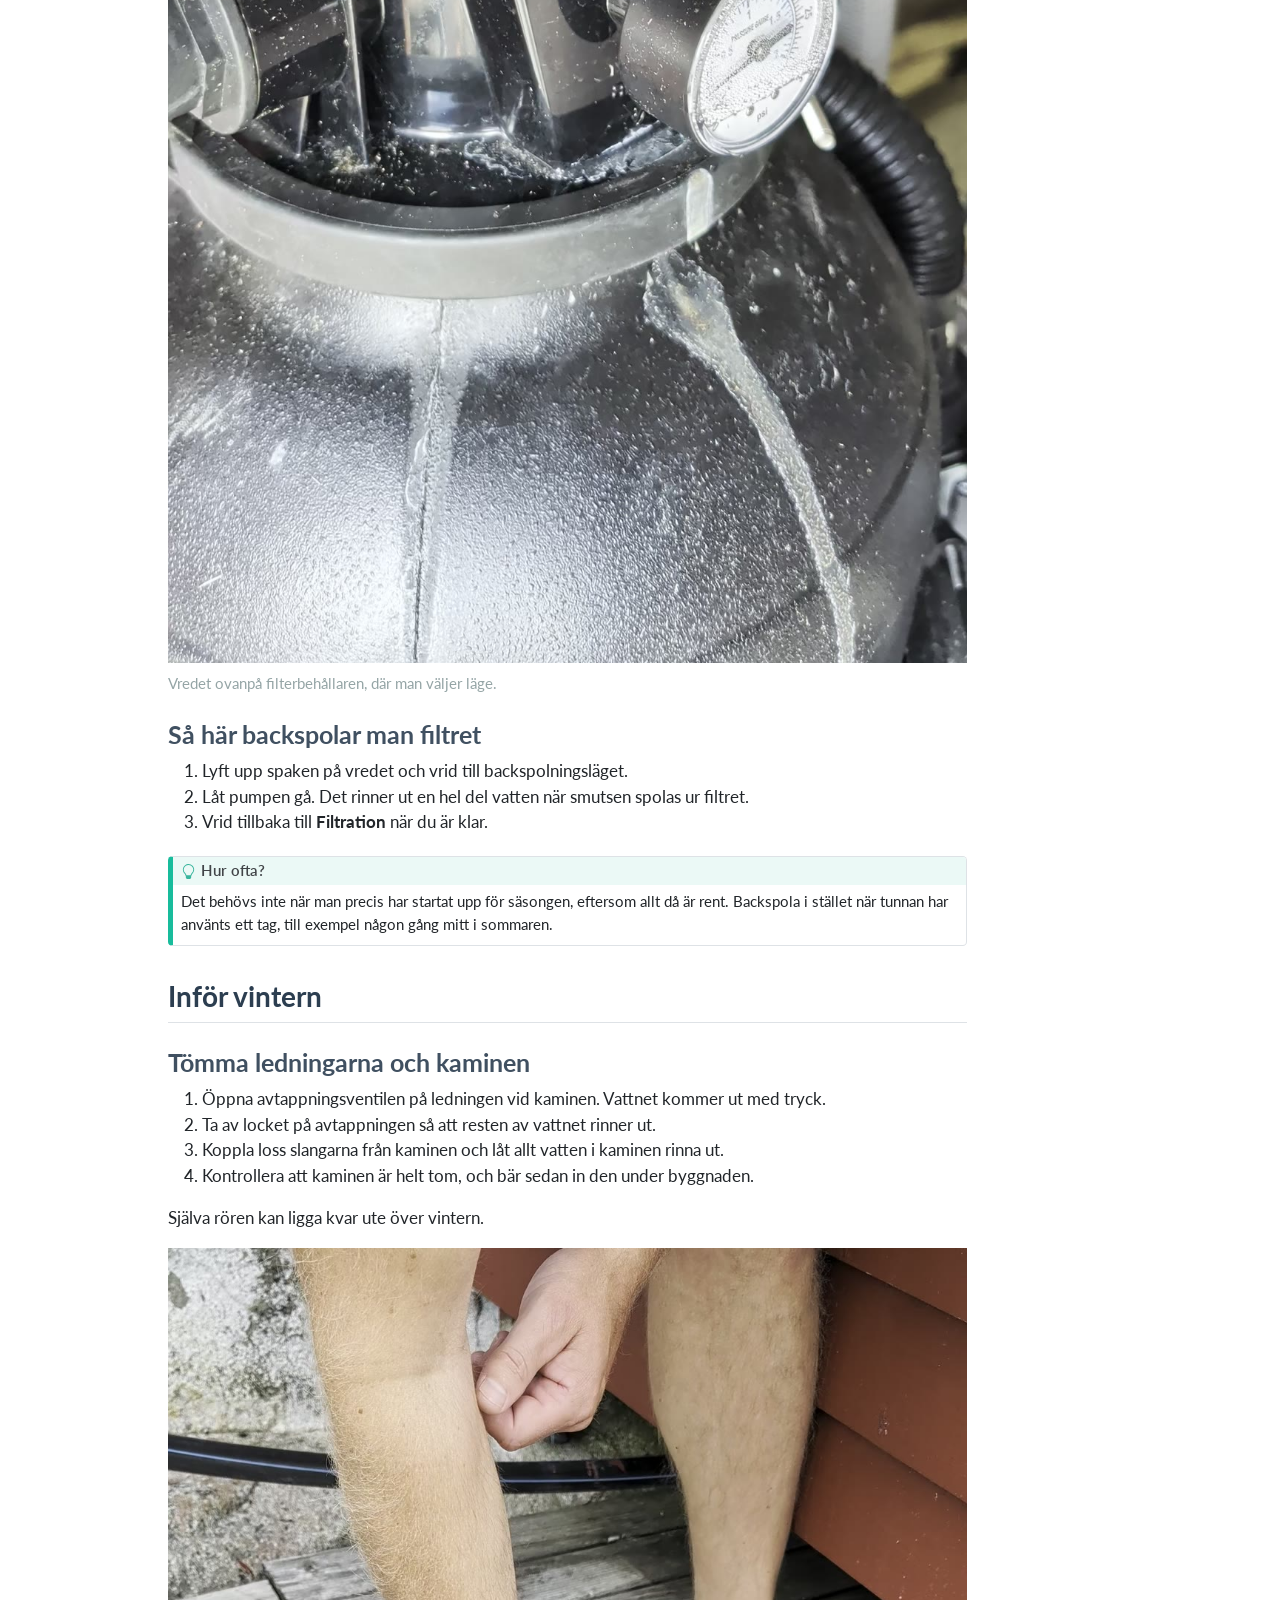
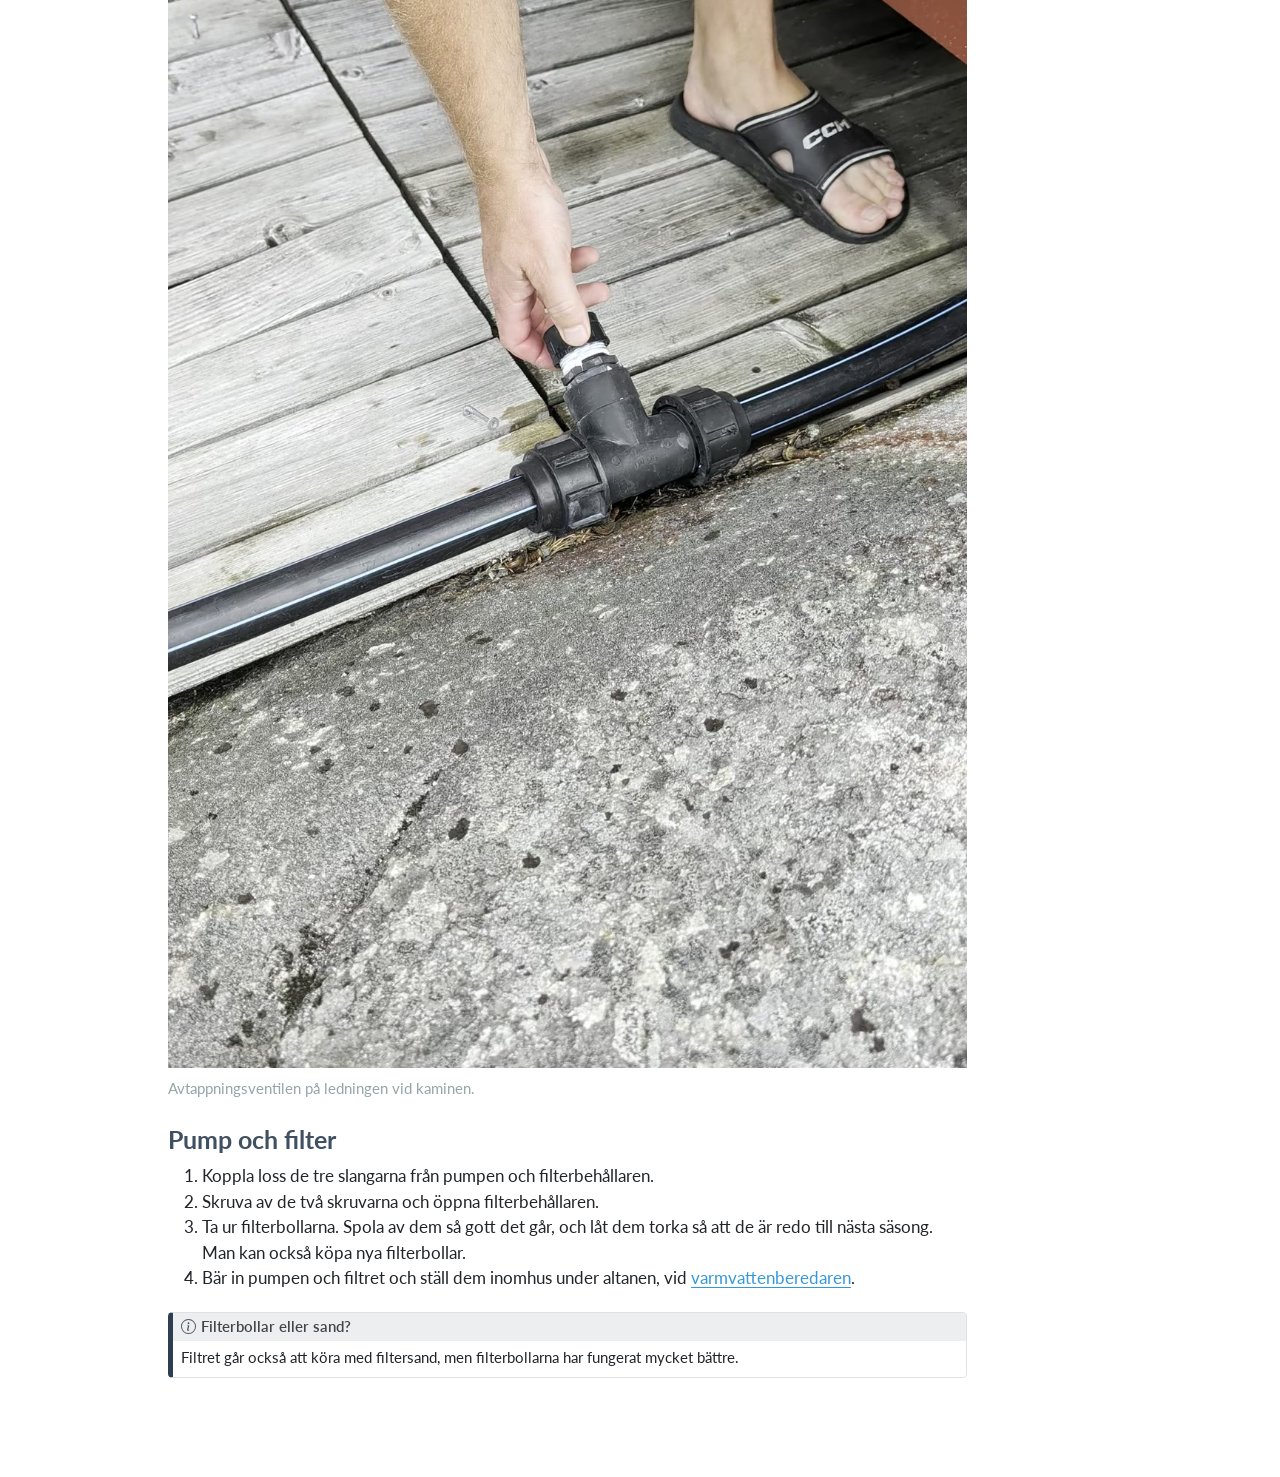
==== commit c9a2b2d5: "Built site for gh-pages" ====
--- a/badtunna.html
+++ b/badtunna.html
@@ -44,9 +44,9 @@
 <link href="site_libs/quarto-html/quarto-syntax-highlighting-15634bcf2e68342d4ad2dfa704d543f6.css" rel="stylesheet" class="quarto-color-scheme-extra" id="quarto-text-highlighting-styles">
 <script src="site_libs/bootstrap/bootstrap.min.js"></script>
 <link href="site_libs/bootstrap/bootstrap-icons.css" rel="stylesheet">
-<link href="site_libs/bootstrap/bootstrap-d584230e92ecc901ea8b048067ba2756.min.css" rel="stylesheet" append-hash="true" class="quarto-color-scheme" id="quarto-bootstrap" data-mode="light">
-<link href="site_libs/bootstrap/bootstrap-dark-984178a222c619e44ca9eaa3759b5413.min.css" rel="stylesheet" append-hash="true" class="quarto-color-scheme quarto-color-alternate" id="quarto-bootstrap" data-mode="light">
-<link href="site_libs/bootstrap/bootstrap-d584230e92ecc901ea8b048067ba2756.min.css" rel="stylesheet" append-hash="true" class="quarto-color-scheme-extra" id="quarto-bootstrap" data-mode="light">
+<link href="site_libs/bootstrap/bootstrap-17fa43110252fe5d7fbc076cda6e6503.min.css" rel="stylesheet" append-hash="true" class="quarto-color-scheme" id="quarto-bootstrap" data-mode="light">
+<link href="site_libs/bootstrap/bootstrap-dark-2f3706f3f720ffabbc97d3e3986e1aea.min.css" rel="stylesheet" append-hash="true" class="quarto-color-scheme quarto-color-alternate" id="quarto-bootstrap" data-mode="light">
+<link href="site_libs/bootstrap/bootstrap-17fa43110252fe5d7fbc076cda6e6503.min.css" rel="stylesheet" append-hash="true" class="quarto-color-scheme-extra" id="quarto-bootstrap" data-mode="light">
 <script id="quarto-search-options" type="application/json">{
   "location": "navbar",
   "copy-button": false,
@@ -97,6 +97,14 @@
           <div class="collapse navbar-collapse" id="navbarCollapse">
             <ul class="navbar-nav navbar-nav-scroll me-auto">
   <li class="nav-item">
+    <a class="nav-link" href="./till-vintern.html"> 
+<span class="menu-text">Till vintern</span></a>
+  </li>  
+  <li class="nav-item">
+    <a class="nav-link" href="./till-sommaren.html"> 
+<span class="menu-text">Till sommaren</span></a>
+  </li>  
+  <li class="nav-item">
     <a class="nav-link" href="./varmvattenberedare.html"> 
 <span class="menu-text">Varmvattenberedare</span></a>
   </li>  
@@ -115,6 +123,14 @@
   <li class="nav-item">
     <a class="nav-link" href="./luftvarmvattenberedare.html"> 
 <span class="menu-text">Luftvarmvattenberedare</span></a>
+  </li>  
+  <li class="nav-item">
+    <a class="nav-link" href="./luftvarmepump.html"> 
+<span class="menu-text">Luftvärmepump</span></a>
+  </li>  
+  <li class="nav-item">
+    <a class="nav-link" href="./kopplingsschema.html"> 
+<span class="menu-text">Kopplingsschema</span></a>
   </li>  
 </ul>
           </div> <!-- /navcollapse -->
@@ -132,13 +148,13 @@
     <h2 id="toc-title">På denna sida</h2>
    
   <ul>
-  <li><a href="#fylla-på-vatten" id="toc-fylla-på-vatten" class="nav-link active" data-scroll-target="#fylla-på-vatten">Fylla på vatten</a></li>
+  <li><a href="#badtunna-fylla" id="toc-badtunna-fylla" class="nav-link active" data-scroll-target="#badtunna-fylla">Fylla på vatten</a></li>
   <li><a href="#värma-upp-badtunnan" id="toc-värma-upp-badtunnan" class="nav-link" data-scroll-target="#värma-upp-badtunnan">Värma upp badtunnan</a></li>
-  <li><a href="#filtret" id="toc-filtret" class="nav-link" data-scroll-target="#filtret">Filtret</a>
+  <li><a href="#badtunna-filter" id="toc-badtunna-filter" class="nav-link" data-scroll-target="#badtunna-filter">Filtret</a>
   <ul class="collapse">
   <li><a href="#så-här-backspolar-man-filtret" id="toc-så-här-backspolar-man-filtret" class="nav-link" data-scroll-target="#så-här-backspolar-man-filtret">Så här backspolar man filtret</a></li>
   </ul></li>
-  <li><a href="#inför-vintern" id="toc-inför-vintern" class="nav-link" data-scroll-target="#inför-vintern">Inför vintern</a>
+  <li><a href="#badtunna-vinter" id="toc-badtunna-vinter" class="nav-link" data-scroll-target="#badtunna-vinter">Inför vintern</a>
   <ul class="collapse">
   <li><a href="#tömma-ledningarna-och-kaminen" id="toc-tömma-ledningarna-och-kaminen" class="nav-link" data-scroll-target="#tömma-ledningarna-och-kaminen">Tömma ledningarna och kaminen</a></li>
   <li><a href="#pump-och-filter" id="toc-pump-och-filter" class="nav-link" data-scroll-target="#pump-och-filter">Pump och filter</a></li>
@@ -176,8 +192,8 @@
 <figcaption>Kaminen som värmer badtunnan. Slangarna i nederkant går till och från tunnan.</figcaption>
 </figure>
 </div>
-<section id="fylla-på-vatten" class="level2">
-<h2 class="anchored" data-anchor-id="fylla-på-vatten">Fylla på vatten</h2>
+<section id="badtunna-fylla" class="level2">
+<h2 class="anchored" data-anchor-id="badtunna-fylla">Fylla på vatten</h2>
 <p>När tunnan är tom fyller man på med vattenslangen direkt ner i tunnan.</p>
 </section>
 <section id="värma-upp-badtunnan" class="level2">
@@ -207,8 +223,8 @@
 </div>
 </div>
 </section>
-<section id="filtret" class="level2">
-<h2 class="anchored" data-anchor-id="filtret">Filtret</h2>
+<section id="badtunna-filter" class="level2">
+<h2 class="anchored" data-anchor-id="badtunna-filter">Filtret</h2>
 <p>Pumpen och filtret står under altanen, bakom en lucka i panelen.</p>
 <div class="quarto-figure quarto-figure-center">
 <figure class="figure">
@@ -249,8 +265,8 @@
 </div>
 </section>
 </section>
-<section id="inför-vintern" class="level2">
-<h2 class="anchored" data-anchor-id="inför-vintern">Inför vintern</h2>
+<section id="badtunna-vinter" class="level2">
+<h2 class="anchored" data-anchor-id="badtunna-vinter">Inför vintern</h2>
 <section id="tömma-ledningarna-och-kaminen" class="level3">
 <h3 class="anchored" data-anchor-id="tömma-ledningarna-och-kaminen">Tömma ledningarna och kaminen</h3>
 <ol type="1">
@@ -367,7 +383,7 @@
     }
       var localhostRegex = new RegExp(/^(?:http|https):\/\/localhost\:?[0-9]*\//);
       var mailtoRegex = new RegExp(/^mailto:/);
-        var filterRegex = new RegExp('/' + window.location.host + '/');
+        var filterRegex = new RegExp("https:\/\/Sebastian-D\.github\.io\/langanget120\/");
       var isInternal = (href) => {
           return filterRegex.test(href) || localhostRegex.test(href) || mailtoRegex.test(href);
       }
